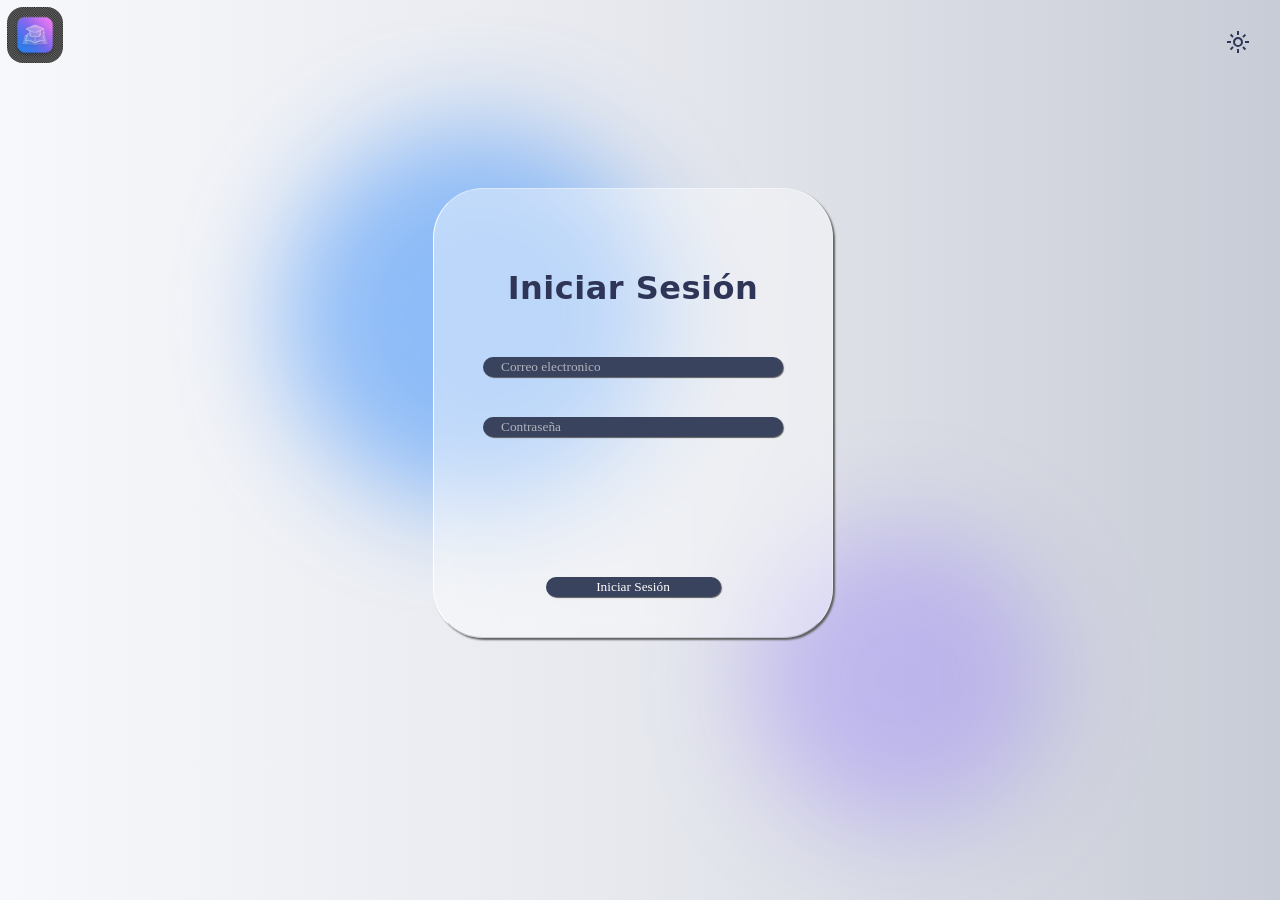
==== index.html @ dd1929c0 "Correct button text capitalization for login" ====
<!DOCTYPE html>
<html lang="es">
<head>
    <meta charset="UTF-8">
    <title>PNotas - Herramienta Universitaria</title>
    <link rel="stylesheet" type="text/css" href="style.css">
    <meta name="viewport" content="width=device-width, initial-scale=1.0">
    <script src="script.js" defer></script>
</head>
<body>

    <!--  BARRA DE NAVEGACION (logo + boton de modo claro/oscuro) -->

    <nav class="navbar">
        <ul>
            <li><img src="media/logo.png" alt="PNotas" class="logoImg"></li>
            <li>
                <button id="cambiarModo" aria-label="Cambiar modo claro u oscuro">
                    <svg xmlns="http://www.w3.org/2000/svg" height="24px" viewBox="0 -960 960 960" width="24px" fill="#1f1f1f"><path d="M480-120q-150 0-255-105T120-480q0-150 105-255t255-105q14 0 27.5 1t26.5 3q-41 29-65.5 75.5T444-660q0 90 63 153t153 63q55 0 101-24.5t75-65.5q2 13 3 26.5t1 27.5q0 150-105 255T480-120Z"/></svg>
                    <svg xmlns="http://www.w3.org/2000/svg" height="24px" viewBox="0 -960 960 960" width="24px" fill="#1f1f1f"><path d="M565-395q35-35 35-85t-35-85q-35-35-85-35t-85 35q-35 35-35 85t35 85q35 35 85 35t85-35Zm-226.5 56.5Q280-397 280-480t58.5-141.5Q397-680 480-680t141.5 58.5Q680-563 680-480t-58.5 141.5Q563-280 480-280t-141.5-58.5ZM200-440H40v-80h160v80Zm720 0H760v-80h160v80ZM440-760v-160h80v160h-80Zm0 720v-160h80v160h-80ZM256-650l-101-97 57-59 96 100-52 56Zm492 496-97-101 53-55 101 97-57 59Zm-98-550 97-101 59 57-100 96-56-52ZM154-212l101-97 55 53-97 101-59-57Zm326-268Z"/></svg>
                </button>
            </li>
        </ul>
    </nav>


    <!--  VISTA 1: INICIAR SESION -->

    <section id="vistaLogin" class="inFlex">
        <div class="glassContainer">
            <h1 class="titulo">Iniciar Sesión</h1>
            <input type="email" class="email" placeholder="Correo electronico">
            <input type="password" class="psw" placeholder="Contraseña">
            <input type="button" value="Iniciar Sesión" class="btnIniciarSesion" id="btnIniciarSesion">
        </div>
    </section>


    <!--  VISTA 2: PANEL PRINCIPAL DE NOTAS -->

    <section id="vistaPanel" class="panel oculto">

        <!-- Encabezado del panel: titulo + buscador + boton nueva nota -->
        <header class="panelHeader">
            <h1 class="titulo panelTitulo">Mis Notas</h1>
            <div class="panelHeaderAcciones">
                <input type="search" id="inputBuscar" class="buscador" placeholder="Buscar nota...">
                <button id="btnNuevaNota" class="btnAccion">+ Nueva nota</button>
            </div>
        </header>

        <!-- Mensaje cuando no hay ninguna nota todavia -->
        <p id="mensajeVacio" class="mensajeVacio">Todavia no tienes notas. Crea tu primera nota con el boton "+ Nueva nota".</p>

        <!-- Contenedor donde se pintan las tarjetas de notas -->
        <div id="listaNotas" class="listaNotas"></div>
    </section>

    <!--  FUNCIONALIDAD: CREAR / EDITAR NOTA -->

    <div id="modalNota" class="modalFondo oculto">
        <div class="glassContainer modalCaja">
            <h2 class="titulo modalTitulo" id="modalTitulo">Nueva nota</h2>

            <input type="text" id="inputTitulo" class="email inputModal" placeholder="Titulo de la nota">
            <textarea id="inputContenido" class="areaModal" placeholder="Escribe aqui tu nota..."></textarea>

            <div class="modalBotones">
                <button id="btnGuardarNota" class="btnAccion">Guardar</button>
                <button id="btnCancelarNota" class="btnSecundario">Cancelar</button>
            </div>
        </div>
    </div>

</body>
</html>
---- style.css ----
/*  VARIABLES DE COLOR - MODO CLARO */

:root {
    --base-color1: #f7f8fb;
    --base-color2: #e6e8ee;
    --base-color3: #c8ccd6;
    --base-variant: #e8e9ed;
    --text-color: #2e3557;
    --secondary-color: #232738;
    --primary-color: #3a435d;
    --primary-color-glass: rgba(255, 255, 255, 0.42);
    --primary-color-shadow: #5e5e5e;
    --glass-edge-light: rgba(255, 255, 255, 0.95);
    --glass-edge-dim: rgba(58, 67, 93, 0.2);
    --glass-shadow: 12px 14px 28px rgba(120, 128, 145, 0.38), -10px -10px 22px rgba(255, 255, 255, 0.92), inset 1px 1px 0 rgba(255, 255, 255, 0.9);
    --glass-shadow-hover: 16px 20px 36px rgba(90, 98, 120, 0.34), -8px -8px 20px rgba(255, 255, 255, 0.95);
    --neo-shadow: 5px 5px 12px rgba(46, 53, 87, 0.32), -4px -4px 10px rgba(255, 255, 255, 0.75);
    --accent-color: #0071ff;
    --text-color2: white;
    --transparencia: rgba(255, 255, 255, 0);
    --orb-a: rgba(0, 113, 255, 0.4);
    --orb-b: rgba(124, 92, 255, 0.3);
}


/*  VARIABLES DE COLOR - MODO OSCURO */

.darkMode {
    --base-color1: rgba(94, 94, 94, 1);
    --base-color2: rgba(69, 68, 68, 1);
    --base-color3: rgba(0, 0, 0, 1);
    --base-variant: #101425;
    --text-color: #ffffff;
    --secondary-color: #a4a5b8;
    --primary-color: #3a435d;
    --primary-color-glass: rgba(255, 255, 255, 0.09);
    --primary-color-shadow: #3a3a3a;
    --glass-edge-light: rgba(255, 255, 255, 0.42);
    --glass-edge-dim: rgba(255, 255, 255, 0.1);
    --glass-shadow: 10px 12px 28px rgba(0, 0, 0, 0.45), -6px -6px 16px rgba(255, 255, 255, 0.05), inset 1px 1px 0 rgba(255, 255, 255, 0.18);
    --glass-shadow-hover: 14px 18px 32px rgba(0, 0, 0, 0.55), -4px -4px 12px rgba(255, 255, 255, 0.06);
    --neo-shadow: 5px 5px 12px rgba(0, 0, 0, 0.5), -3px -3px 8px rgba(255, 255, 255, 0.08);
    --accent-color: #0071ff;
    --orb-a: rgba(0, 113, 255, 0.34);
    --orb-b: rgba(130, 90, 230, 0.26);
    --text-color2: white;
    --transparencia: rgba(255, 255, 255, 0);
}


/*  BASE / RESET */

* {
    padding: 0px;
    margin: 0px;
    font-family: Arial;
    box-sizing: border-box;
}

html {
    height: 100%;
}

body {
    min-height: 100%;
    isolation: isolate;
    background: #5e5e5e;
    background: linear-gradient(90deg, var(--base-color1) 0%, var(--base-color2) 50%, var(--base-color3) 100%);
    background-attachment: fixed;
}

/* El blur del vidrio solo se ve si hay color detras. Estas manchas no cambian el HTML. */
body::before,
body::after {
    content: "";
    position: fixed;
    z-index: -1;
    pointer-events: none;
    border-radius: 50%;
    filter: blur(52px);
}

body::before {
    width: 380px;
    height: 380px;
    top: 14%;
    left: 22%;
    background: var(--orb-a);
}

body::after {
    width: 300px;
    height: 300px;
    right: 18%;
    bottom: 8%;
    background: var(--orb-b);
}

/* Utilidad para ocultar vistas sin borrarlas del DOM */
.oculto {
    display: none !important;
}


/*  BARRA DE NAVEGACION */

.navbar {
    list-style-type: none;
    margin: 1px;
    padding: 1px;
}

.navbar ul {
    list-style-type: none;
}

.navbar li:first-child {
    float: left;
}

.navbar li {
    float: right;
}

.logoImg {
    height: 56px;
    width: 56px;
    margin: 5px;
    border-radius: 16px;
    object-fit: cover;
    display: block;
}


/*  BOTON CAMBIAR MODO CLARO / OSCURO */

#cambiarModo {
    height: 70px;
    width: 70px;
    background-color: var(--transparencia);
    border-color: var(--transparencia);
    display: flex;
    justify-content: center;
    align-items: center;
    padding: 0px;
    margin: 5px;
    cursor: pointer;
}

#cambiarModo svg {
    fill: var(--text-color);
}

#cambiarModo svg:first-child {
    display: none;
}

#cambiarModo svg:last-child {
    display: block;
}

.darkMode #cambiarModo svg:first-child {
    display: block;
}

.darkMode #cambiarModo svg:last-child {
    display: none;
}


/*  CONTENEDOR GLASS (efecto vidrio reutilizable) */

.glassContainer {
    background-color: var(--primary-color-glass);
    backdrop-filter: blur(18px) saturate(160%);
    -webkit-backdrop-filter: blur(18px) saturate(160%);
    border-radius: 50px;
    border: 1px solid var(--glass-edge-dim);
    border-top-color: var(--glass-edge-light);
    border-left-color: var(--glass-edge-light);
    box-shadow: var(--glass-shadow);
}

/* ================================================================= */
/*  VISTA 1: INICIAR SESION                                          */
/* ================================================================= */
.inFlex {
    height: calc(100vh - 82px);
    display: flex;
    justify-content: center;
    align-items: center;
}

.inFlex .glassContainer {
    height: 450px;
    width: 400px;
    max-width: 90vw;
    padding: 50px 30px;
    display: flex;
    flex-direction: column;
    justify-content: flex-start;
    align-items: center;
}

.titulo {
    margin: 30px;
    color: var(--text-color);

    font-family: system-ui, -apple-system, 'Segoe UI', Roboto, sans-serif;
    font-size: 2rem;
    font-weight: 700;
    letter-spacing: 0.5px;
}

/* Campos e input de la vista de login (se reutilizan en el modal) */
.email,
.psw {
    border-color: rgba(255, 255, 255, 0);
    box-shadow: var(--neo-shadow);
    background-color: var(--primary-color);
    color: var(--text-color2);
    font-family: 'Segoe UI';
    border-radius: 50px;
    width: 300px;
    max-width: 100%;
    height: 27px;
    margin: 20px;
    padding: 0 16px;
}

.email::placeholder,
.psw::placeholder {
    color: rgba(255, 255, 255, 0.6);
}

.btnIniciarSesion {
    border-color: rgba(255, 255, 255, 0);
    box-shadow: var(--neo-shadow);
    background-color: var(--primary-color);
    color: var(--text-color2);
    font-family: 'Segoe UI';
    border-radius: 50px;
    width: 175px;
    height: 27px;
    margin-top: 120px;
    cursor: pointer;
    transition: transform 0.15s ease, background-color 0.15s ease;
}

.btnIniciarSesion:hover {
    background-color: var(--accent-color);
    transform: translateY(-2px);
}

.btnIniciarSesion:active,
.btnAccion:active,
.btnSecundario:active,
.notaBtnIcono:active {
    box-shadow: inset 3px 3px 7px rgba(0, 0, 0, 0.35), inset -2px -2px 5px rgba(255, 255, 255, 0.12);
    transform: translateY(1px);
}

/* ================================================================= */
/*  VISTA 2: PANEL PRINCIPAL DE NOTAS                                */
/* ================================================================= */
.panel {
    max-width: 1100px;
    margin: 0 auto;
    padding: 20px 30px 60px;
}

/* --- Encabezado del panel: titulo + buscador + boton --- */
.panelHeader {
    display: flex;
    flex-wrap: wrap;
    justify-content: space-between;
    align-items: center;
    gap: 20px;
    margin-bottom: 30px;
}

.panelTitulo {
    margin: 10px 0;
}

.panelHeaderAcciones {
    display: flex;
    flex-wrap: wrap;
    align-items: center;
    gap: 12px;
}

.buscador {
    border: none;
    box-shadow: var(--neo-shadow);
    background-color: var(--primary-color);
    color: var(--text-color2);
    font-family: 'Segoe UI';
    border-radius: 50px;
    height: 40px;
    width: 240px;
    max-width: 60vw;
    padding: 0 18px;
}

.buscador::placeholder {
    color: rgba(255, 255, 255, 0.6);
}

/* --- Boton de accion principal (+ Nueva nota / Guardar) --- */
.btnAccion {
    border: none;
    box-shadow: var(--neo-shadow);
    background-color: var(--accent-color);
    color: var(--text-color2);
    font-family: 'Segoe UI';
    font-weight: bold;
    border-radius: 50px;
    height: 40px;
    padding: 0 22px;
    cursor: pointer;
    transition: transform 0.15s ease, filter 0.15s ease;
}

.btnAccion:hover {
    filter: brightness(1.1);
    transform: translateY(-2px);
}

/* --- Boton secundario (Cancelar) --- */
.btnSecundario {
    border: none;
    box-shadow: var(--neo-shadow);
    background-color: var(--primary-color);
    color: var(--text-color2);
    font-family: 'Segoe UI';
    border-radius: 50px;
    height: 40px;
    padding: 0 22px;
    cursor: pointer;
    transition: transform 0.15s ease, filter 0.15s ease;
}

.btnSecundario:hover {
    filter: brightness(1.15);
    transform: translateY(-2px);
}

/* --- Mensaje cuando no hay notas --- */
.mensajeVacio {
    color: var(--text-color);
    font-family: 'Segoe UI';
    text-align: center;
    margin: 60px auto;
    max-width: 420px;
    opacity: 0.8;
}

/* ================================================================= */
/*  LISTA DE NOTAS (rejilla de tarjetas)                             */
/* ================================================================= */
.listaNotas {
    display: grid;
    grid-template-columns: repeat(auto-fill, minmax(260px, 1fr));
    gap: 20px;
}

/* --- Tarjeta individual de nota --- */
.notaCard {
    background-color: var(--primary-color-glass);
    backdrop-filter: blur(18px) saturate(160%);
    -webkit-backdrop-filter: blur(18px) saturate(160%);
    border-radius: 26px;
    border: 1px solid var(--glass-edge-dim);
    border-top-color: var(--glass-edge-light);
    border-left-color: var(--glass-edge-light);
    box-shadow: var(--glass-shadow);
    padding: 22px;
    display: flex;
    flex-direction: column;
    gap: 12px;
    min-height: 180px;
    transition: transform 0.15s ease, box-shadow 0.15s ease;
}

.notaCard:hover {
    transform: translateY(-4px);
    box-shadow: var(--glass-shadow-hover);
}

.notaCardTitulo {
    color: var(--text-color);
    font-family: system-ui, -apple-system, 'Segoe UI', Roboto, sans-serif;
    font-weight: bold;
    font-size: 1.15rem;
    word-break: break-word;
}

.notaCardContenido {
    color: var(--text-color);
    font-family: 'Segoe UI';
    font-size: 0.95rem;
    line-height: 1.4;
    white-space: pre-wrap;
    word-break: break-word;
    flex: 1;
    opacity: 0.9;
}

.notaCardFecha {
    color: var(--secondary-color);
    font-family: 'Segoe UI';
    font-size: 0.75rem;
}

/* --- Botones de cada tarjeta (editar / eliminar) --- */
.notaCardBotones {
    display: flex;
    gap: 10px;
    justify-content: flex-end;
}

.notaBtnIcono {
    border: none;
    background-color: var(--primary-color);
    color: var(--text-color2);
    font-family: 'Segoe UI';
    border-radius: 50px;
    height: 34px;
    padding: 0 16px;
    cursor: pointer;
    font-size: 0.85rem;
    box-shadow: var(--neo-shadow);
    transition: transform 0.15s ease, filter 0.15s ease;
}

.notaBtnIcono:hover {
    filter: brightness(1.15);
    transform: translateY(-2px);
}

.notaBtnEliminar:hover {
    background-color: #c0392b;
    filter: none;
}

/* ================================================================= */
/*  MODAL: CREAR / EDITAR NOTA                                       */
/* ================================================================= */
.modalFondo {
    position: fixed;
    inset: 0;
    background-color: rgba(0, 0, 0, 0.45);
    display: flex;
    justify-content: center;
    align-items: center;
    padding: 20px;
    z-index: 100;
}

.modalCaja {
    width: 460px;
    max-width: 100%;
    padding: 30px;
    display: flex;
    flex-direction: column;
    align-items: center;
    gap: 18px;
}

.modalTitulo {
    margin: 10px;
}

.inputModal {
    margin: 0;
    height: 40px;
    width: 100%;
}

.areaModal {
    border: none;
    box-shadow: var(--neo-shadow);
    background-color: var(--primary-color);
    color: var(--text-color2);
    font-family: 'Segoe UI';
    border-radius: 26px;
    width: 100%;
    min-height: 140px;
    padding: 16px;
    resize: vertical;
}

.areaModal::placeholder {
    color: rgba(255, 255, 255, 0.6);
}

.modalBotones {
    display: flex;
    gap: 14px;
    justify-content: center;
    width: 100%;
    margin-top: 6px;
}

/* ================================================================= */
/*  RESPONSIVE - TELEFONO Y TABLET                                   */
/* ================================================================= */
@media (max-width: 600px) {
    body::before,
    body::after {
        width: 220px;
        height: 220px;
    }

    body::before {
        top: 8%;
        left: -40px;
    }

    body::after {
        right: -30px;
        bottom: 6%;
    }

    .inFlex .glassContainer {
        height: auto;
        padding: 40px 20px;
    }

    .btnIniciarSesion {
        margin-top: 60px;
    }

    .panel {
        padding: 16px 16px 40px;
    }

    .panelHeader {
        flex-direction: column;
        align-items: stretch;
    }

    .panelHeaderAcciones {
        flex-direction: column;
        align-items: stretch;
    }

    .buscador {
        width: 100%;
        max-width: none;
    }

    .btnAccion {
        width: 100%;
    }

    .listaNotas {
        grid-template-columns: 1fr;
    }

    .titulo {
        margin: 16px;
        font-size: 1.6rem;
    }
}/* ================================================================= */
/*  BASE / RESET                                                     */
/* ================================================================= */
* {
    padding: 0px;
    margin: 0px;
    font-family: Arial;
    box-sizing: border-box;
}

html {
    height: 100%;
}

body {
    min-height: 100%;
    background: #5e5e5e;
    background: linear-gradient(90deg, var(--base-color1) 0%, var(--base-color2) 50%, var(--base-color3) 100%);
    background-attachment: fixed;
}

/* Utilidad para ocultar vistas sin borrarlas del DOM */
.oculto {
    display: none !important;
}

/* ================================================================= */
/*  BARRA DE NAVEGACION                                              */
/* ================================================================= */
.navbar {
    list-style-type: none;
    margin: 1px;
    padding: 1px;
}

.navbar ul {
    list-style-type: none;
}

.navbar li:first-child {
    float: left;
}

.navbar li {
    float: right;
}

.logoImg {
    height: 56px;
    width: 56px;
    margin: 5px;
    border-radius: 16px;
    object-fit: cover;
    display: block;
}

/* ================================================================= */
/*  BOTON CAMBIAR MODO CLARO / OSCURO                                */
/* ================================================================= */
#cambiarModo {
    height: 70px;
    width: 70px;
    background-color: var(--transparencia);
    border-color: var(--transparencia);
    display: flex;
    justify-content: center;
    align-items: center;
    padding: 0px;
    margin: 5px;
    cursor: pointer;
}

#cambiarModo svg {
    fill: var(--text-color);
}

#cambiarModo svg:first-child {
    display: none;
}

#cambiarModo svg:last-child {
    display: block;
}

.darkMode #cambiarModo svg:first-child {
    display: block;
}

.darkMode #cambiarModo svg:last-child {
    display: none;
}

/* ================================================================= */
/*  CONTENEDOR GLASS (efecto vidrio reutilizable)                    */
/* ================================================================= */
.glassContainer {
    background-color: var(--primary-color-glass);
    backdrop-filter: blur(10px);
    -webkit-backdrop-filter: blur(10px);
    border-radius: 50px;
    border-top: 1px solid rgba(255, 255, 255, 0.40);
    border-right: 1px solid rgba(255, 255, 255, 0.30);
    box-shadow: 2px 2px 2px var(--primary-color-shadow);
}

/* ================================================================= */
/*  VISTA 1: INICIAR SESION                                          */
/* ================================================================= */
.inFlex {
    height: calc(100vh - 82px);
    display: flex;
    justify-content: center;
    align-items: center;
}

.inFlex .glassContainer {
    height: 450px;
    width: 400px;
    max-width: 90vw;
    padding: 50px 30px;
    display: flex;
    flex-direction: column;
    justify-content: flex-start;
    align-items: center;
}

.titulo {
    margin: 30px;
    color: var(--text-color);

    font-family: system-ui, -apple-system, 'Segoe UI', Roboto, sans-serif;
    font-size: 2rem;
    font-weight: 700;
    letter-spacing: 0.5px;
}

/* Campos e input de la vista de login (se reutilizan en el modal) */
.email,
.psw {
    border-color: rgba(255, 255, 255, 0);
    box-shadow: 1px 1px 1px var(--primary-color-shadow);
    background-color: var(--primary-color);
    color: var(--text-color2);
    font-family: 'Segoe UI';
    border-radius: 50px;
    width: 300px;
    max-width: 100%;
    height: 27px;
    margin: 20px;
    padding: 0 16px;
}

.email::placeholder,
.psw::placeholder {
    color: rgba(255, 255, 255, 0.6);
}

.btnIniciarSesion {
    border-color: rgba(255, 255, 255, 0);
    box-shadow: 1px 1px 1px var(--primary-color-shadow);
    background-color: var(--primary-color);
    color: var(--text-color2);
    font-family: 'Segoe UI';
    border-radius: 50px;
    width: 175px;
    height: 27px;
    margin-top: 120px;
    cursor: pointer;
    transition: transform 0.15s ease, background-color 0.15s ease;
}

.btnIniciarSesion:hover {
    background-color: var(--accent-color);
    transform: translateY(-2px);
}

/* ================================================================= */
/*  VISTA 2: PANEL PRINCIPAL DE NOTAS                                */
/* ================================================================= */
.panel {
    max-width: 1100px;
    margin: 0 auto;
    padding: 20px 30px 60px;
}

/* --- Encabezado del panel: titulo + buscador + boton --- */
.panelHeader {
    display: flex;
    flex-wrap: wrap;
    justify-content: space-between;
    align-items: center;
    gap: 20px;
    margin-bottom: 30px;
}

.panelTitulo {
    margin: 10px 0;
}

.panelHeaderAcciones {
    display: flex;
    flex-wrap: wrap;
    align-items: center;
    gap: 12px;
}

.buscador {
    border: none;
    box-shadow: 1px 1px 1px var(--primary-color-shadow);
    background-color: var(--primary-color);
    color: var(--text-color2);
    font-family: 'Segoe UI';
    border-radius: 50px;
    height: 40px;
    width: 240px;
    max-width: 60vw;
    padding: 0 18px;
}

.buscador::placeholder {
    color: rgba(255, 255, 255, 0.6);
}

/* --- Boton de accion principal (+ Nueva nota / Guardar) --- */
.btnAccion {
    border: none;
    box-shadow: 1px 1px 1px var(--primary-color-shadow);
    background-color: var(--accent-color);
    color: var(--text-color2);
    font-family: 'Segoe UI';
    font-weight: bold;
    border-radius: 50px;
    height: 40px;
    padding: 0 22px;
    cursor: pointer;
    transition: transform 0.15s ease, filter 0.15s ease;
}

.btnAccion:hover {
    filter: brightness(1.1);
    transform: translateY(-2px);
}

/* --- Boton secundario (Cancelar) --- */
.btnSecundario {
    border: none;
    box-shadow: 1px 1px 1px var(--primary-color-shadow);
    background-color: var(--primary-color);
    color: var(--text-color2);
    font-family: 'Segoe UI';
    border-radius: 50px;
    height: 40px;
    padding: 0 22px;
    cursor: pointer;
    transition: transform 0.15s ease, filter 0.15s ease;
}

.btnSecundario:hover {
    filter: brightness(1.15);
    transform: translateY(-2px);
}

/* --- Mensaje cuando no hay notas --- */
.mensajeVacio {
    color: var(--text-color);
    font-family: 'Segoe UI';
    text-align: center;
    margin: 60px auto;
    max-width: 420px;
    opacity: 0.8;
}

/* ================================================================= */
/*  LISTA DE NOTAS (rejilla de tarjetas)                             */
/* ================================================================= */
.listaNotas {
    display: grid;
    grid-template-columns: repeat(auto-fill, minmax(260px, 1fr));
    gap: 20px;
}

/* --- Tarjeta individual de nota --- */
.notaCard {
    background-color: var(--primary-color-glass);
    backdrop-filter: blur(10px);
    -webkit-backdrop-filter: blur(10px);
    border-radius: 26px;
    border-top: 1px solid rgba(255, 255, 255, 0.40);
    border-right: 1px solid rgba(255, 255, 255, 0.30);
    box-shadow: 2px 2px 6px var(--primary-color-shadow);
    padding: 22px;
    display: flex;
    flex-direction: column;
    gap: 12px;
    min-height: 180px;
    transition: transform 0.15s ease, box-shadow 0.15s ease;
}

.notaCard:hover {
    transform: translateY(-4px);
    box-shadow: 4px 6px 12px var(--primary-color-shadow);
}

.notaCardTitulo {
    color: var(--text-color);
    font-family: system-ui, -apple-system, 'Segoe UI', Roboto, sans-serif;
    font-weight: bold;
    font-size: 1.15rem;
    word-break: break-word;
}

.notaCardContenido {
    color: var(--text-color);
    font-family: 'Segoe UI';
    font-size: 0.95rem;
    line-height: 1.4;
    white-space: pre-wrap;
    word-break: break-word;
    flex: 1;
    opacity: 0.9;
}

.notaCardFecha {
    color: var(--secondary-color);
    font-family: 'Segoe UI';
    font-size: 0.75rem;
}

/* --- Botones de cada tarjeta (editar / eliminar) --- */
.notaCardBotones {
    display: flex;
    gap: 10px;
    justify-content: flex-end;
}

.notaBtnIcono {
    border: none;
    background-color: var(--primary-color);
    color: var(--text-color2);
    font-family: 'Segoe UI';
    border-radius: 50px;
    height: 34px;
    padding: 0 16px;
    cursor: pointer;
    font-size: 0.85rem;
    box-shadow: 1px 1px 1px var(--primary-color-shadow);
    transition: transform 0.15s ease, filter 0.15s ease;
}

.notaBtnIcono:hover {
    filter: brightness(1.15);
    transform: translateY(-2px);
}

.notaBtnEliminar:hover {
    background-color: #c0392b;
    filter: none;
}

/* ================================================================= */
/*  MODAL: CREAR / EDITAR NOTA                                       */
/* ================================================================= */
.modalFondo {
    position: fixed;
    inset: 0;
    background-color: rgba(0, 0, 0, 0.45);
    display: flex;
    justify-content: center;
    align-items: center;
    padding: 20px;
    z-index: 100;
}

.modalCaja {
    width: 460px;
    max-width: 100%;
    padding: 30px;
    display: flex;
    flex-direction: column;
    align-items: center;
    gap: 18px;
}

.modalTitulo {
    margin: 10px;
}

.inputModal {
    margin: 0;
    height: 40px;
    width: 100%;
}

.areaModal {
    border: none;
    box-shadow: 1px 1px 1px var(--primary-color-shadow);
    background-color: var(--primary-color);
    color: var(--text-color2);
    font-family: 'Segoe UI';
    border-radius: 26px;
    width: 100%;
    min-height: 140px;
    padding: 16px;
    resize: vertical;
}

.areaModal::placeholder {
    color: rgba(255, 255, 255, 0.6);
}

.modalBotones {
    display: flex;
    gap: 14px;
    justify-content: center;
    width: 100%;
    margin-top: 6px;
}

/* ================================================================= */
/*  RESPONSIVE - TELEFONO Y TABLET                                   */
/* ================================================================= */
@media (max-width: 600px) {
    .inFlex .glassContainer {
        height: auto;
        padding: 40px 20px;
    }

    .btnIniciarSesion {
        margin-top: 60px;
    }

    .panel {
        padding: 16px 16px 40px;
    }

    .panelHeader {
        flex-direction: column;
        align-items: stretch;
    }

    .panelHeaderAcciones {
        flex-direction: column;
        align-items: stretch;
    }

    .buscador {
        width: 100%;
        max-width: none;
    }

    .btnAccion {
        width: 100%;
    }

    .listaNotas {
        grid-template-columns: 1fr;
    }

    .titulo {
        margin: 16px;
        font-size: 1.6rem;
    }
}
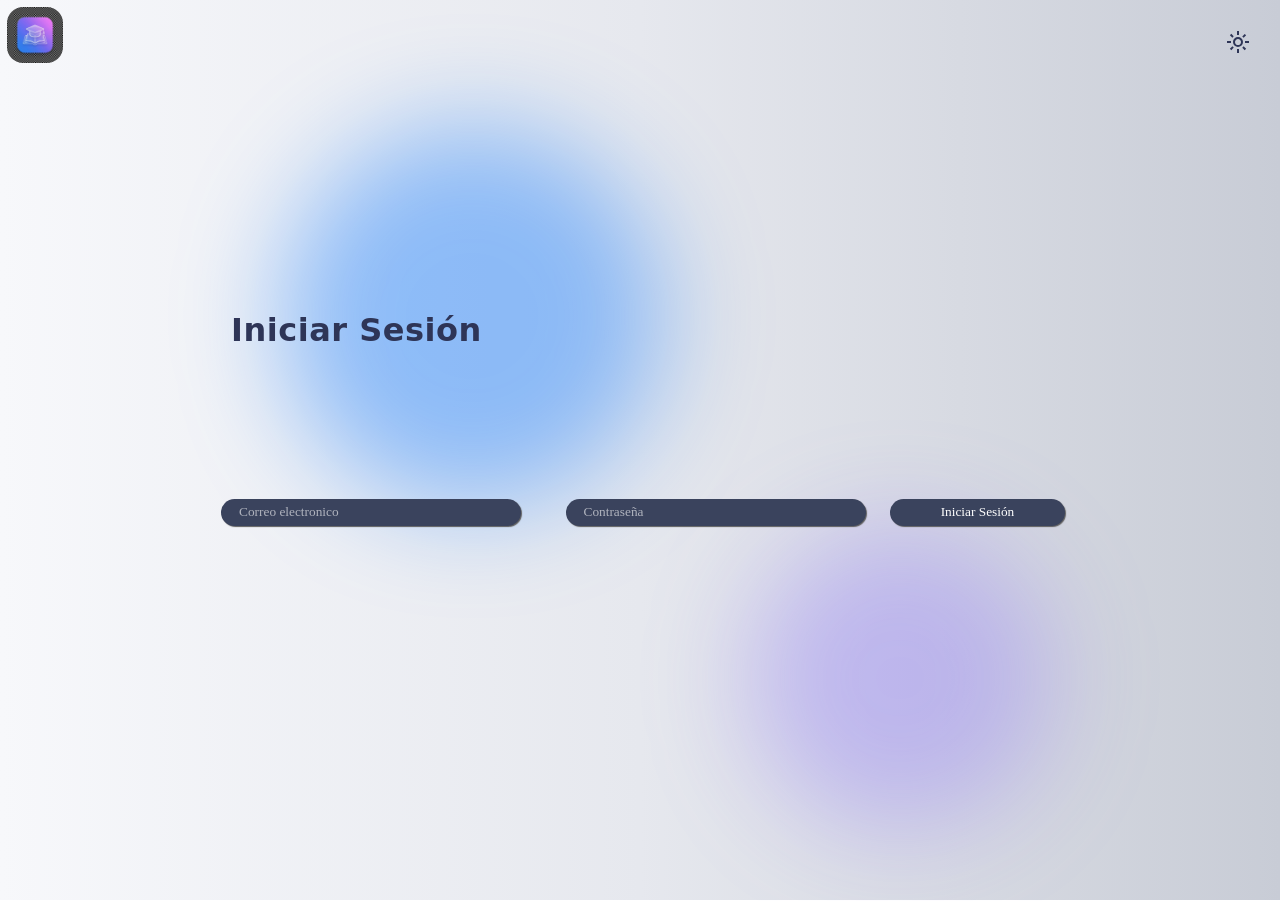
==== commit f5b15589: "Refactor login section container structure" ====
--- a/index.html
+++ b/index.html
@@ -27,7 +27,7 @@
     <!--  VISTA 1: INICIAR SESION -->
 
     <section id="vistaLogin" class="inFlex">
-        <div class="glassContainer">
+        <div class="glassContainerMain" id="glassContainerMain">
             <h1 class="titulo">Iniciar Sesión</h1>
             <input type="email" class="email" placeholder="Correo electronico">
             <input type="password" class="psw" placeholder="Contraseña">
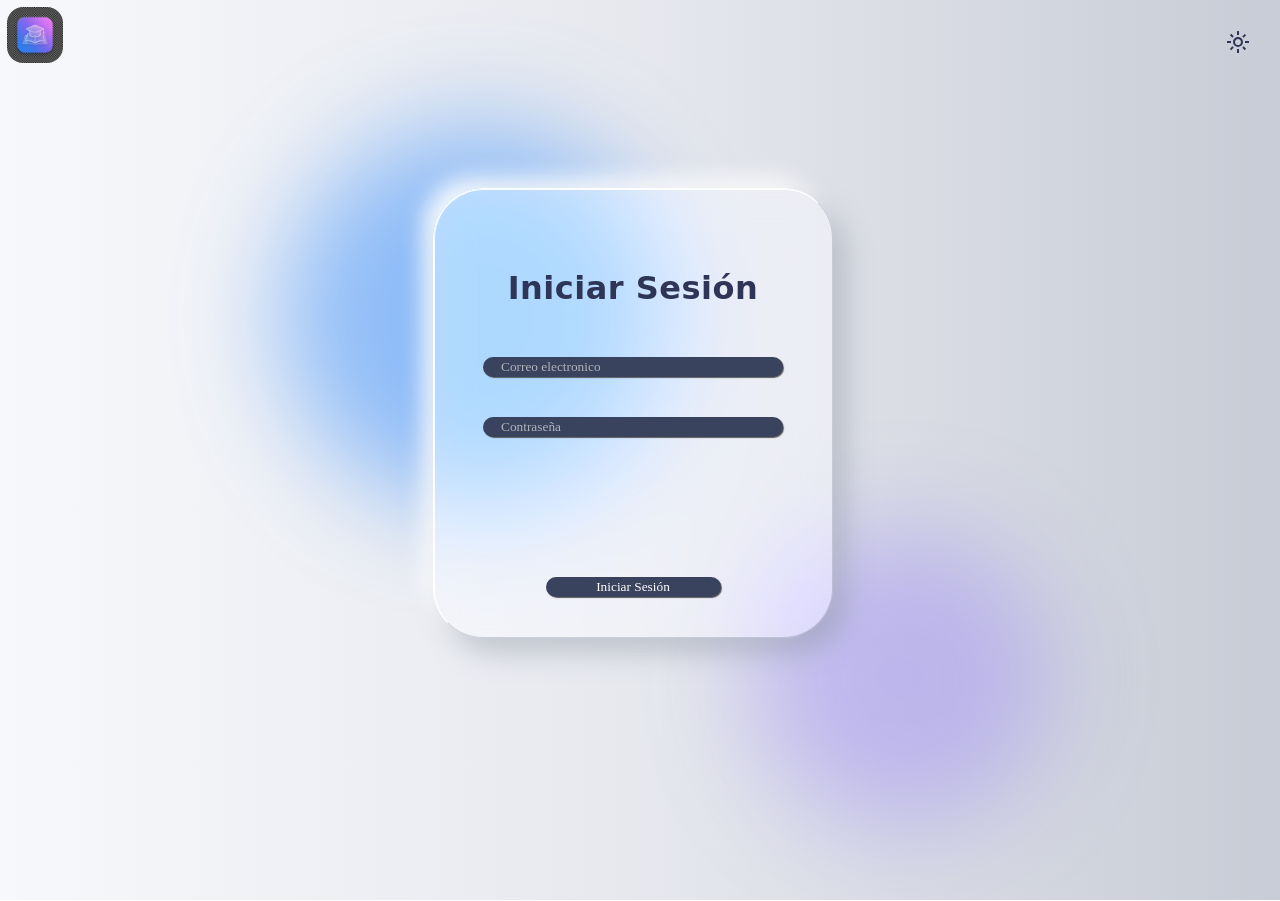
==== commit eb838e17: "Update index.html" ====
--- a/index.html
+++ b/index.html
@@ -13,7 +13,7 @@
 
     <nav class="navbar">
         <ul>
-            <li><img src="media/logo.png" alt="PNotas" class="logoImg"></li>
+            <li><img src="media/logo.png" alt="PNotas" class="logoImg" href='vistaLogin.html'></li>
             <li>
                 <button id="cambiarModo" aria-label="Cambiar modo claro u oscuro">
                     <svg xmlns="http://www.w3.org/2000/svg" height="24px" viewBox="0 -960 960 960" width="24px" fill="#1f1f1f"><path d="M480-120q-150 0-255-105T120-480q0-150 105-255t255-105q14 0 27.5 1t26.5 3q-41 29-65.5 75.5T444-660q0 90 63 153t153 63q55 0 101-24.5t75-65.5q2 13 3 26.5t1 27.5q0 150-105 255T480-120Z"/></svg>
--- a/style.css
+++ b/style.css
@@ -171,6 +171,23 @@
 
 /*  CONTENEDOR GLASS (efecto vidrio reutilizable) */
 
+.glassContainerMain {
+    background-color: var(--primary-color-glass);
+    backdrop-filter: blur(18px) saturate(160%);
+    -webkit-backdrop-filter: blur(18px) saturate(160%);
+    border-radius: 50px;
+    border: 1px solid var(--glass-edge-dim);
+    border-top-color: var(--glass-edge-light);
+    border-left-color: var(--glass-edge-light);
+    box-shadow: var(--glass-shadow);
+    opacity: 0;
+    transition: opacity 1s ease-in-out;
+}
+
+.glassContainerMain.visible {
+    opacity: 1;
+}
+
 .glassContainer {
     background-color: var(--primary-color-glass);
     backdrop-filter: blur(18px) saturate(160%);
@@ -192,7 +209,7 @@
     align-items: center;
 }
 
-.inFlex .glassContainer {
+.inFlex .glassContainerMain {
     height: 450px;
     width: 400px;
     max-width: 90vw;
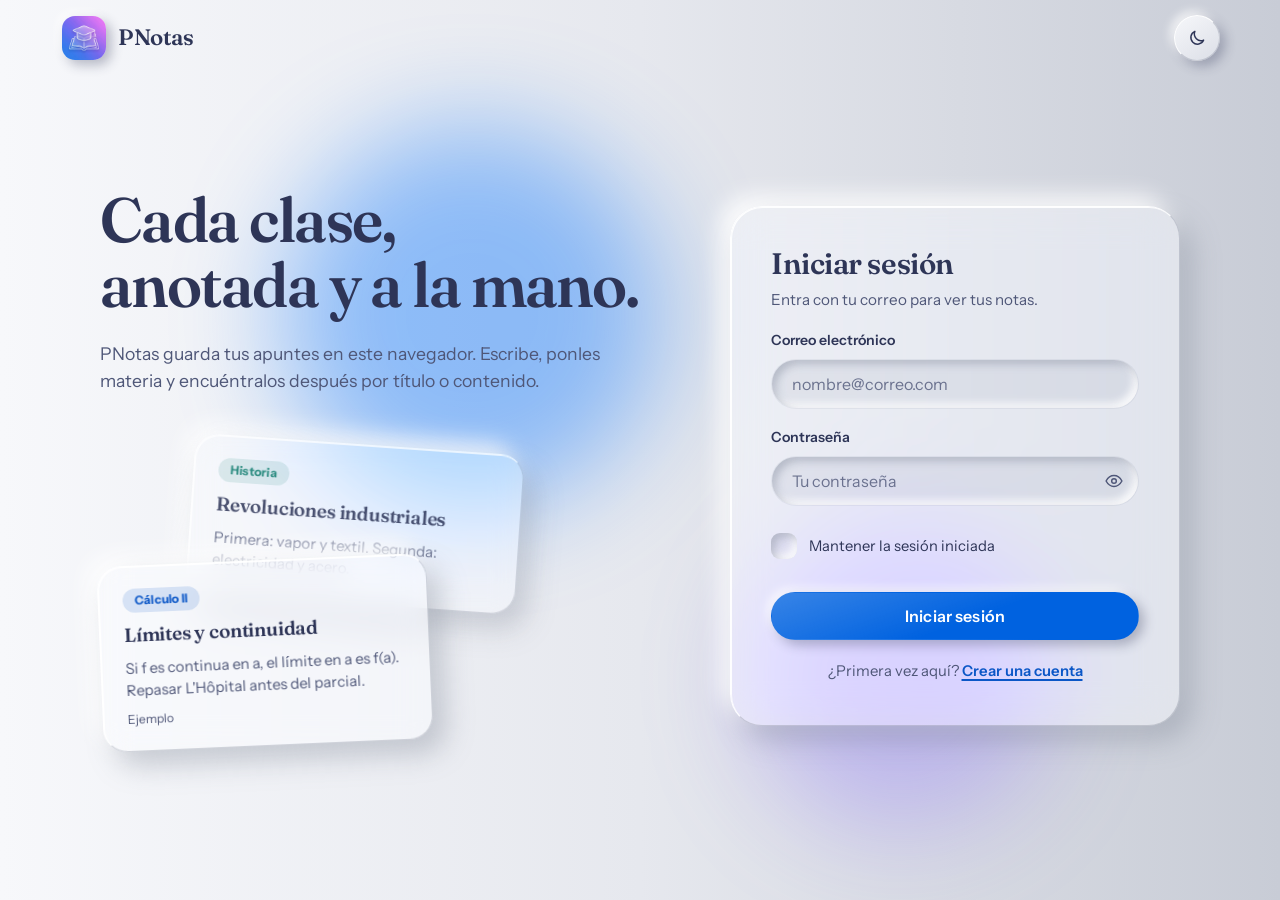
==== commit 114482bd: "Add files via upload" ====
--- a/index.html
+++ b/index.html
@@ -2,36 +2,179 @@
 <html lang="es">
 <head>
     <meta charset="UTF-8">
-    <title>PNotas - Herramienta Universitaria</title>
+    <meta name="viewport" content="width=device-width, initial-scale=1.0">
+    <title>PNotas · Tus apuntes de clase</title>
+    <meta name="description" content="PNotas: herramienta web para tomar y guardar apuntes de clase.">
+    <meta name="theme-color" content="#e6e8ee">
+    <link rel="icon" type="image/png" href="media/logo-mark.png">
+
+    <!-- Tipografias: Fraunces (titulos) + Instrument Sans (interfaz). Si no cargan, se usan tipografias del sistema. -->
+    <link rel="preconnect" href="https://fonts.googleapis.com">
+    <link rel="preconnect" href="https://fonts.gstatic.com" crossorigin>
+    <link href="https://fonts.googleapis.com/css2?family=Fraunces:opsz,wght@9..144,500..700&family=Instrument+Sans:wght@400..700&display=swap" rel="stylesheet">
+
     <link rel="stylesheet" type="text/css" href="style.css">
-    <meta name="viewport" content="width=device-width, initial-scale=1.0">
     <script src="script.js" defer></script>
 </head>
 <body>
 
-    <!--  BARRA DE NAVEGACION (logo + boton de modo claro/oscuro) -->
-
-    <nav class="navbar">
-        <ul>
-            <li><img src="media/logo.png" alt="PNotas" class="logoImg" href='vistaLogin.html'></li>
-            <li>
-                <button id="cambiarModo" aria-label="Cambiar modo claro u oscuro">
-                    <svg xmlns="http://www.w3.org/2000/svg" height="24px" viewBox="0 -960 960 960" width="24px" fill="#1f1f1f"><path d="M480-120q-150 0-255-105T120-480q0-150 105-255t255-105q14 0 27.5 1t26.5 3q-41 29-65.5 75.5T444-660q0 90 63 153t153 63q55 0 101-24.5t75-65.5q2 13 3 26.5t1 27.5q0 150-105 255T480-120Z"/></svg>
-                    <svg xmlns="http://www.w3.org/2000/svg" height="24px" viewBox="0 -960 960 960" width="24px" fill="#1f1f1f"><path d="M565-395q35-35 35-85t-35-85q-35-35-85-35t-85 35q-35 35-35 85t35 85q35 35 85 35t85-35Zm-226.5 56.5Q280-397 280-480t58.5-141.5Q397-680 480-680t141.5 58.5Q680-563 680-480t-58.5 141.5Q563-280 480-280t-141.5-58.5ZM200-440H40v-80h160v80Zm720 0H760v-80h160v80ZM440-760v-160h80v160h-80Zm0 720v-160h80v160h-80ZM256-650l-101-97 57-59 96 100-52 56Zm492 496-97-101 53-55 101 97-57 59Zm-98-550 97-101 59 57-100 96-56-52ZM154-212l101-97 55 53-97 101-59-57Zm326-268Z"/></svg>
+    <!-- Iconos (un solo trazo, mismo grosor en toda la app) -->
+    <svg width="0" height="0" style="position:absolute" aria-hidden="true" focusable="false">
+        <defs>
+            <symbol id="i-moon" viewBox="0 0 24 24"><path d="M20 14.5A8 8 0 0 1 9.5 4a8 8 0 1 0 10.5 10.5Z"/></symbol>
+            <symbol id="i-sun" viewBox="0 0 24 24"><circle cx="12" cy="12" r="4"/><path d="M12 2.5v2.2M12 19.3v2.2M2.5 12h2.2M19.3 12h2.2M5.3 5.3l1.6 1.6M17.1 17.1l1.6 1.6M18.7 5.3l-1.6 1.6M6.9 17.1l-1.6 1.6"/></symbol>
+            <symbol id="i-eye" viewBox="0 0 24 24"><path d="M2.5 12S6 5.5 12 5.5 21.5 12 21.5 12 18 18.5 12 18.5 2.5 12 2.5 12Z"/><circle cx="12" cy="12" r="2.8"/></symbol>
+            <symbol id="i-eye-off" viewBox="0 0 24 24"><path d="M9.9 5.7A9.6 9.6 0 0 1 12 5.5c6 0 9.5 6.5 9.5 6.5a16 16 0 0 1-2.6 3.3M6.3 7.3A15.6 15.6 0 0 0 2.5 12S6 18.5 12 18.5a9.4 9.4 0 0 0 4.1-.9"/><path d="M9.9 9.9a2.8 2.8 0 0 0 4 4M3 3l18 18"/></symbol>
+            <symbol id="i-search" viewBox="0 0 24 24"><circle cx="11" cy="11" r="6.5"/><path d="m20 20-4.2-4.2"/></symbol>
+            <symbol id="i-plus" viewBox="0 0 24 24"><path d="M12 5v14M5 12h14"/></symbol>
+            <symbol id="i-edit" viewBox="0 0 24 24"><path d="M4 20h4L19 9a2.8 2.8 0 0 0-4-4L4 16v4Z"/><path d="m13.5 6.5 4 4"/></symbol>
+            <symbol id="i-trash" viewBox="0 0 24 24"><path d="M4.5 7h15M10 3.5h4M6.5 7l.8 12a1.5 1.5 0 0 0 1.5 1.4h6.4a1.5 1.5 0 0 0 1.5-1.4l.8-12M10 11v5.5M14 11v5.5"/></symbol>
+            <symbol id="i-logout" viewBox="0 0 24 24"><path d="M14 4.5H7a2 2 0 0 0-2 2v11a2 2 0 0 0 2 2h7M10 12h10m0 0-3.5-3.5M20 12l-3.5 3.5"/></symbol>
+            <symbol id="i-alert" viewBox="0 0 24 24"><circle cx="12" cy="12" r="9"/><path d="M12 7.5v5.5M12 16.4v.1"/></symbol>
+            <symbol id="i-info" viewBox="0 0 24 24"><circle cx="12" cy="12" r="9"/><path d="M12 11v5.5M12 7.6v.1"/></symbol>
+            <symbol id="i-check" viewBox="0 0 24 24"><path d="m5 12.5 4.5 4.5L19 7.5"/></symbol>
+            <symbol id="i-x" viewBox="0 0 24 24"><path d="M6 6l12 12M18 6 6 18"/></symbol>
+        </defs>
+    </svg>
+
+    <a class="saltarContenido" href="#contenido">Saltar al contenido</a>
+
+    <!--  BARRA DE NAVEGACION (logo + sesion + boton de modo claro/oscuro) -->
+
+    <header class="navbar">
+        <button type="button" class="marca" id="logoBtn" aria-label="PNotas, ir al inicio">
+            <img src="media/logo-mark.png" alt="" class="logoImg" width="44" height="44">
+            <span class="marcaNombre">PNotas</span>
+        </button>
+
+        <div class="navAcciones">
+            <div class="usuarioChip oculto" id="usuarioChip">
+                <span class="usuarioInicial" id="usuarioInicial" aria-hidden="true">?</span>
+                <span class="usuarioNombre" id="usuarioNombre"></span>
+            </div>
+            <button type="button" class="btnIcono oculto" id="btnCerrarSesion" aria-label="Cerrar sesión" title="Cerrar sesión">
+                <svg class="ico" aria-hidden="true"><use href="#i-logout"/></svg>
+            </button>
+            <button type="button" class="btnIcono" id="cambiarModo" aria-label="Cambiar a modo oscuro" aria-pressed="false" title="Cambiar modo claro u oscuro">
+                <svg class="ico icoLuna" aria-hidden="true"><use href="#i-moon"/></svg>
+                <svg class="ico icoSol" aria-hidden="true"><use href="#i-sun"/></svg>
+            </button>
+        </div>
+    </header>
+
+    <main id="contenido">
+
+    <!--  VISTA 1: INICIAR SESION / REGISTRO -->
+
+    <section id="vistaLogin" class="vistaAuth">
+
+        <div class="authIntro">
+            <h1 class="displayTitulo">Cada clase,<br>anotada y a la mano.</h1>
+            <p class="authBajada">PNotas guarda tus apuntes en este navegador. Escribe, ponles materia y encuéntralos después por título o contenido.</p>
+
+            <!-- Muestra de como se ve una nota (ejemplo, no son datos reales) -->
+            <div class="muestraNotas" aria-hidden="true">
+                <article class="notaMuestra notaMuestraFondo">
+                    <span class="notaMateria" data-tono="2">Historia</span>
+                    <h3>Revoluciones industriales</h3>
+                    <p>Primera: vapor y textil. Segunda: electricidad y acero.</p>
+                </article>
+                <article class="notaMuestra notaMuestraFrente">
+                    <span class="notaMateria" data-tono="0">Cálculo II</span>
+                    <h3>Límites y continuidad</h3>
+                    <p>Si f es continua en a, el límite en a es f(a). Repasar L'Hôpital antes del parcial.</p>
+                    <span class="notaMuestraFecha">Ejemplo</span>
+                </article>
+            </div>
+        </div>
+
+        <div class="glassContainerMain authCard" id="glassContainerMain">
+
+            <!-- Formulario: iniciar sesion -->
+            <form id="formLogin" class="authForm" novalidate aria-labelledby="tituloLogin">
+                <h2 class="titulo" id="tituloLogin">Iniciar sesión</h2>
+                <p class="authSub">Entra con tu correo para ver tus notas.</p>
+
+                <div class="avisoForm oculto" id="avisoLogin" role="status"></div>
+
+                <div class="campo">
+                    <label for="loginEmail">Correo electrónico</label>
+                    <input type="email" id="loginEmail" class="campoInput email" name="email" autocomplete="email" inputmode="email" placeholder="nombre@correo.com" aria-describedby="errLoginEmail" maxlength="254" required>
+                    <p class="campoError" id="errLoginEmail" role="alert"></p>
+                </div>
+
+                <div class="campo">
+                    <label for="loginPass">Contraseña</label>
+                    <div class="campoClave">
+                        <input type="password" id="loginPass" class="campoInput psw" name="password" autocomplete="current-password" placeholder="Tu contraseña" aria-describedby="errLoginPass avisoMayusLogin" maxlength="64" required>
+                        <button type="button" class="verClave" data-target="loginPass" aria-label="Mostrar contraseña" aria-pressed="false">
+                            <svg class="ico" aria-hidden="true"><use href="#i-eye"/></svg>
+                        </button>
+                    </div>
+                    <p class="campoAviso oculto" id="avisoMayusLogin">Bloq Mayús está activado.</p>
+                    <p class="campoError" id="errLoginPass" role="alert"></p>
+                </div>
+
+                <label class="casilla">
+                    <input type="checkbox" id="loginRecordar">
+                    <span class="casillaCaja" aria-hidden="true"><svg class="ico"><use href="#i-check"/></svg></span>
+                    <span>Mantener la sesión iniciada</span>
+                </label>
+
+                <button type="submit" class="btnAccion btnAncho btnIniciarSesion" id="btnIniciarSesion">
+                    <span class="btnTexto">Iniciar sesión</span>
                 </button>
-            </li>
-        </ul>
-    </nav>
-
-
-    <!--  VISTA 1: INICIAR SESION -->
-
-    <section id="vistaLogin" class="inFlex">
-        <div class="glassContainerMain" id="glassContainerMain">
-            <h1 class="titulo">Iniciar Sesión</h1>
-            <input type="email" class="email" placeholder="Correo electronico">
-            <input type="password" class="psw" placeholder="Contraseña">
-            <input type="button" value="Iniciar Sesión" class="btnIniciarSesion" id="btnIniciarSesion">
+
+                <p class="authCambio">¿Primera vez aquí? <button type="button" class="enlaceBtn" id="irRegistro">Crear una cuenta</button></p>
+            </form>
+
+            <!-- Formulario: crear cuenta (se abre tambien cuando el correo no esta registrado) -->
+            <form id="formRegistro" class="authForm oculto" novalidate aria-labelledby="tituloRegistro">
+                <h2 class="titulo" id="tituloRegistro">Crear cuenta</h2>
+                <p class="authSub">Solo toma un momento. Tus notas quedan guardadas en este navegador.</p>
+
+                <div class="avisoForm oculto" id="avisoRegistro" role="status"></div>
+
+                <div class="campo">
+                    <label for="regNombre">Nombre</label>
+                    <input type="text" id="regNombre" class="campoInput" name="nombre" autocomplete="name" placeholder="Cómo te llamas" aria-describedby="errRegNombre" maxlength="40" required>
+                    <p class="campoError" id="errRegNombre" role="alert"></p>
+                </div>
+
+                <div class="campo">
+                    <label for="regEmail">Correo electrónico</label>
+                    <input type="email" id="regEmail" class="campoInput email" name="email" autocomplete="email" inputmode="email" placeholder="nombre@correo.com" aria-describedby="errRegEmail" maxlength="254" required>
+                    <p class="campoError" id="errRegEmail" role="alert"></p>
+                </div>
+
+                <div class="campo">
+                    <label for="regPass">Contraseña</label>
+                    <div class="campoClave">
+                        <input type="password" id="regPass" class="campoInput psw" name="new-password" autocomplete="new-password" placeholder="Mínimo 8 caracteres" aria-describedby="ayudaClave errRegPass avisoMayusReg" maxlength="64" required>
+                        <button type="button" class="verClave" data-target="regPass" aria-label="Mostrar contraseña" aria-pressed="false">
+                            <svg class="ico" aria-hidden="true"><use href="#i-eye"/></svg>
+                        </button>
+                    </div>
+                    <div class="fuerza" id="fuerza" data-nivel="0">
+                        <span class="fuerzaBarra"><i></i><i></i><i></i><i></i></span>
+                        <span class="fuerzaTexto" id="ayudaClave">Usa letras y números.</span>
+                    </div>
+                    <p class="campoAviso oculto" id="avisoMayusReg">Bloq Mayús está activado.</p>
+                    <p class="campoError" id="errRegPass" role="alert"></p>
+                </div>
+
+                <div class="campo">
+                    <label for="regPass2">Repite la contraseña</label>
+                    <input type="password" id="regPass2" class="campoInput psw" name="new-password-2" autocomplete="new-password" placeholder="Otra vez, para confirmar" aria-describedby="errRegPass2" maxlength="64" required>
+                    <p class="campoError" id="errRegPass2" role="alert"></p>
+                </div>
+
+                <button type="submit" class="btnAccion btnAncho" id="btnRegistrar">
+                    <span class="btnTexto">Crear cuenta</span>
+                </button>
+
+                <p class="authCambio">¿Ya tienes cuenta? <button type="button" class="enlaceBtn" id="irLogin">Iniciar sesión</button></p>
+            </form>
         </div>
     </section>
 
@@ -40,37 +183,75 @@
 
     <section id="vistaPanel" class="panel oculto">
 
-        <!-- Encabezado del panel: titulo + buscador + boton nueva nota -->
+        <!-- Encabezado del panel: saludo + buscador + boton nueva nota -->
         <header class="panelHeader">
-            <h1 class="titulo panelTitulo">Mis Notas</h1>
+            <div class="panelSaludo">
+                <h1 class="displayTitulo panelTitulo" id="panelTitulo">Mis notas</h1>
+                <p class="panelResumen" id="panelResumen" aria-live="polite"></p>
+            </div>
             <div class="panelHeaderAcciones">
-                <input type="search" id="inputBuscar" class="buscador" placeholder="Buscar nota...">
-                <button id="btnNuevaNota" class="btnAccion">+ Nueva nota</button>
+                <div class="buscadorCaja">
+                    <svg class="ico" aria-hidden="true"><use href="#i-search"/></svg>
+                    <input type="search" id="inputBuscar" class="buscador" placeholder="Buscar en tus notas" aria-label="Buscar notas" autocomplete="off">
+                </div>
+                <button type="button" id="btnNuevaNota" class="btnAccion">
+                    <svg class="ico" aria-hidden="true"><use href="#i-plus"/></svg>
+                    <span>Nueva nota</span>
+                </button>
             </div>
         </header>
 
-        <!-- Mensaje cuando no hay ninguna nota todavia -->
-        <p id="mensajeVacio" class="mensajeVacio">Todavia no tienes notas. Crea tu primera nota con el boton "+ Nueva nota".</p>
+        <!-- Filtro por materia -->
+        <div class="filtros oculto" id="filtrosMateria" role="group" aria-label="Filtrar por materia"></div>
+
+        <!-- Mensaje cuando no hay ninguna nota (o ninguna coincide) -->
+        <div id="mensajeVacio" class="mensajeVacio oculto">
+            <p id="textoVacio"></p>
+            <button type="button" class="btnAccion" id="btnVacioNueva">Escribir mi primera nota</button>
+        </div>
 
         <!-- Contenedor donde se pintan las tarjetas de notas -->
         <div id="listaNotas" class="listaNotas"></div>
     </section>
 
+    </main>
+
     <!--  FUNCIONALIDAD: CREAR / EDITAR NOTA -->
 
-    <div id="modalNota" class="modalFondo oculto">
-        <div class="glassContainer modalCaja">
+    <dialog id="modalNota" class="modalNota" aria-labelledby="modalTitulo">
+        <form id="formNota" class="glassContainer modalCaja" novalidate method="dialog">
             <h2 class="titulo modalTitulo" id="modalTitulo">Nueva nota</h2>
 
-            <input type="text" id="inputTitulo" class="email inputModal" placeholder="Titulo de la nota">
-            <textarea id="inputContenido" class="areaModal" placeholder="Escribe aqui tu nota..."></textarea>
+            <div class="campo">
+                <label for="inputTitulo">Título</label>
+                <input type="text" id="inputTitulo" class="campoInput" placeholder="Ej. Derivadas, clase 4" maxlength="80" aria-describedby="errNotaTitulo" autocomplete="off">
+                <p class="campoError" id="errNotaTitulo" role="alert"></p>
+            </div>
+
+            <div class="campo">
+                <label for="inputMateria">Materia <span class="opcional">(opcional)</span></label>
+                <input type="text" id="inputMateria" class="campoInput" placeholder="Ej. Cálculo II" maxlength="30" list="listaMaterias" autocomplete="off">
+                <datalist id="listaMaterias"></datalist>
+            </div>
+
+            <div class="campo">
+                <label for="inputContenido">Apuntes</label>
+                <textarea id="inputContenido" class="campoInput areaModal" placeholder="Escribe aquí lo que viste en clase…" maxlength="2000" aria-describedby="errNotaContenido contadorNota"></textarea>
+                <div class="campoPie">
+                    <p class="campoError" id="errNotaContenido" role="alert"></p>
+                    <span class="contador" id="contadorNota">0 / 2000</span>
+                </div>
+            </div>
 
             <div class="modalBotones">
-                <button id="btnGuardarNota" class="btnAccion">Guardar</button>
-                <button id="btnCancelarNota" class="btnSecundario">Cancelar</button>
-            </div>
-        </div>
-    </div>
+                <button type="button" id="btnCancelarNota" class="btnSecundario">Cancelar</button>
+                <button type="submit" id="btnGuardarNota" class="btnAccion">Guardar</button>
+            </div>
+        </form>
+    </dialog>
+
+    <!-- Avisos breves (con "Deshacer" al eliminar) -->
+    <div class="toasts" id="toasts" role="status" aria-live="polite"></div>
 
 </body>
 </html>
--- a/style.css
+++ b/style.css
@@ -1,7 +1,27 @@
-
-/*  VARIABLES DE COLOR - MODO CLARO */
+/* =================================================================
+   PNotas - Estilos
+   -----------------------------------------------------------------
+   Lenguaje visual: vidrio (glass) para las superficies grandes y
+   neumorfismo para los controles (botones elevados, campos hundidos).
+   La paleta original (grises azulados, #3a435d, #0071ff y las
+   manchas azul/violeta) se conserva tal cual en las variables.
+
+     1) VARIABLES DE COLOR (claro / oscuro)
+     2) BASE
+     3) BARRA DE NAVEGACION
+     4) CONTROLES NEUMORFICOS (botones, campos, casillas)
+     5) VISTA 1: INICIAR SESION / REGISTRO
+     6) VISTA 2: PANEL DE NOTAS
+     7) MODAL, AVISOS
+     8) MOVIMIENTO Y ACCESIBILIDAD
+     9) RESPONSIVE
+   ================================================================= */
+
+
+/* 1) VARIABLES DE COLOR - MODO CLARO */
 
 :root {
+    /* Paleta original */
     --base-color1: #f7f8fb;
     --base-color2: #e6e8ee;
     --base-color3: #c8ccd6;
@@ -21,10 +41,31 @@
     --transparencia: rgba(255, 255, 255, 0);
     --orb-a: rgba(0, 113, 255, 0.4);
     --orb-b: rgba(124, 92, 255, 0.3);
-}
-
-
-/*  VARIABLES DE COLOR - MODO OSCURO */
+
+    /* Derivadas (neumorfismo, texto secundario, estados) */
+    --muted: #4f5778;
+    --accent-ink: #0b57c7;
+    --accent-fill: #0062e0;
+    --danger-ink: #b3261e;
+    --raise-bg: linear-gradient(145deg, #f6f7fa, #dcdfe7);
+    --raise-bg-hover: linear-gradient(145deg, #ffffff, #e4e7ee);
+    --field-bg: rgba(46, 53, 87, 0.06);
+    --inset: inset 4px 4px 9px rgba(110, 118, 140, 0.38), inset -4px -4px 9px rgba(255, 255, 255, 0.95);
+    --inset-press: inset 3px 3px 7px rgba(46, 53, 87, 0.34), inset -2px -2px 5px rgba(255, 255, 255, 0.7);
+    --overlay: rgba(30, 36, 66, 0.42);
+    --tono-0: #0b57c7;
+    --tono-1: #5b3fd6;
+    --tono-2: #0b7a6b;
+    --tono-3: #8f5200;
+
+    --ff-display: 'Fraunces', 'Iowan Old Style', 'Palatino Linotype', Georgia, serif;
+    --ff-ui: 'Instrument Sans', system-ui, -apple-system, 'Segoe UI', Roboto, sans-serif;
+    --ease-out: cubic-bezier(0.23, 1, 0.32, 1);
+    color-scheme: light;
+}
+
+
+/* VARIABLES DE COLOR - MODO OSCURO */
 
 .darkMode {
     --base-color1: rgba(94, 94, 94, 1);
@@ -46,31 +87,64 @@
     --orb-b: rgba(130, 90, 230, 0.26);
     --text-color2: white;
     --transparencia: rgba(255, 255, 255, 0);
-}
-
-
-/*  BASE / RESET */
+
+    --muted: #d0d2e0;
+    --accent-ink: #8dbcff;
+    --accent-fill: #0b66e8;
+    --danger-ink: #ffb4ab;
+    --raise-bg: linear-gradient(145deg, #4b5470, #2f364d);
+    --raise-bg-hover: linear-gradient(145deg, #566082, #353d58);
+    --field-bg: rgba(0, 0, 0, 0.28);
+    --inset: inset 4px 4px 10px rgba(0, 0, 0, 0.55), inset -3px -3px 8px rgba(255, 255, 255, 0.07);
+    --inset-press: inset 3px 3px 8px rgba(0, 0, 0, 0.6), inset -2px -2px 6px rgba(255, 255, 255, 0.06);
+    --overlay: rgba(4, 6, 16, 0.62);
+    --tono-0: #8dbcff;
+    --tono-1: #c2b3ff;
+    --tono-2: #6fdcca;
+    --tono-3: #f3bf72;
+    color-scheme: dark;
+}
+
+
+/* 2) BASE */
 
 * {
-    padding: 0px;
-    margin: 0px;
-    font-family: Arial;
+    padding: 0;
+    margin: 0;
     box-sizing: border-box;
 }
 
 html {
     height: 100%;
+    -webkit-text-size-adjust: 100%;
 }
 
 body {
     min-height: 100%;
     isolation: isolate;
+    font-family: var(--ff-ui);
+    font-size: 1rem;
+    line-height: 1.5;
+    color: var(--text-color);
     background: #5e5e5e;
     background: linear-gradient(90deg, var(--base-color1) 0%, var(--base-color2) 50%, var(--base-color3) 100%);
     background-attachment: fixed;
-}
-
-/* El blur del vidrio solo se ve si hay color detras. Estas manchas no cambian el HTML. */
+    transition: color 0.25s ease;
+}
+
+button,
+input,
+textarea {
+    font: inherit;
+    color: inherit;
+}
+
+button {
+    cursor: pointer;
+    -webkit-tap-highlight-color: transparent;
+}
+
+/* El blur del vidrio solo se ve si hay color detras: estas manchas lo dan. */
 body::before,
 body::after {
     content: "";
@@ -102,428 +176,1140 @@
     display: none !important;
 }
 
-
-/*  BARRA DE NAVEGACION */
+/* Superficies del navegador tematizadas con la paleta */
+::selection {
+    background: var(--accent-fill);
+    color: #fff;
+}
+
+input,
+textarea {
+    caret-color: var(--accent-color);
+}
+
+* {
+    scrollbar-color: var(--glass-edge-dim) transparent;
+}
+
+:focus-visible {
+    outline: 2px solid var(--accent-color);
+    outline-offset: 3px;
+}
+
+.saltarContenido {
+    position: absolute;
+    left: 16px;
+    top: -60px;
+    z-index: 200;
+    padding: 10px 18px;
+    border-radius: 50px;
+    background: var(--accent-fill);
+    color: #fff;
+    text-decoration: none;
+    transition: top 0.15s var(--ease-out);
+}
+
+.saltarContenido:focus {
+    top: 12px;
+}
+
+.ico {
+    width: 20px;
+    height: 20px;
+    flex: none;
+    fill: none;
+    stroke: currentColor;
+    stroke-width: 1.75;
+    stroke-linecap: round;
+    stroke-linejoin: round;
+}
+
+.displayTitulo {
+    font-family: var(--ff-display);
+    font-weight: 600;
+    font-size: clamp(2.3rem, 1.2rem + 4.2vw, 3.9rem);
+    line-height: 1.04;
+    letter-spacing: -0.025em;
+    text-wrap: balance;
+    color: var(--text-color);
+}
+
+.titulo {
+    font-family: var(--ff-display);
+    font-weight: 600;
+    font-size: 1.85rem;
+    line-height: 1.15;
+    letter-spacing: -0.015em;
+    color: var(--text-color);
+}
+
+
+/* 3) BARRA DE NAVEGACION */
 
 .navbar {
-    list-style-type: none;
-    margin: 1px;
-    padding: 1px;
-}
-
-.navbar ul {
-    list-style-type: none;
-}
-
-.navbar li:first-child {
-    float: left;
-}
-
-.navbar li {
-    float: right;
+    display: flex;
+    align-items: center;
+    justify-content: space-between;
+    gap: 16px;
+    max-width: 1240px;
+    margin: 0 auto;
+    padding: 14px clamp(16px, 4vw, 40px);
+}
+
+.marca {
+    display: flex;
+    align-items: center;
+    gap: 12px;
+    border: none;
+    background: none;
+    border-radius: 16px;
+    padding: 2px 8px 2px 2px;
 }
 
 .logoImg {
-    height: 56px;
-    width: 56px;
-    margin: 5px;
-    border-radius: 16px;
-    object-fit: cover;
+    width: 44px;
+    height: 44px;
+    border-radius: 13px;
     display: block;
-}
-
-
-/*  BOTON CAMBIAR MODO CLARO / OSCURO */
-
-#cambiarModo {
-    height: 70px;
-    width: 70px;
-    background-color: var(--transparencia);
-    border-color: var(--transparencia);
-    display: flex;
+    box-shadow: var(--neo-shadow);
+}
+
+.marcaNombre {
+    font-family: var(--ff-display);
+    font-weight: 600;
+    font-size: 1.4rem;
+    letter-spacing: -0.02em;
+    color: var(--text-color);
+}
+
+.navAcciones {
+    display: flex;
+    align-items: center;
+    gap: 12px;
+}
+
+.usuarioChip {
+    display: flex;
+    align-items: center;
+    gap: 10px;
+    padding: 4px 16px 4px 4px;
+    border-radius: 50px;
+    background-color: var(--primary-color-glass);
+    border: 1px solid var(--glass-edge-dim);
+    border-top-color: var(--glass-edge-light);
+    border-left-color: var(--glass-edge-light);
+    backdrop-filter: blur(14px) saturate(160%);
+    -webkit-backdrop-filter: blur(14px) saturate(160%);
+    max-width: 220px;
+}
+
+.usuarioInicial {
+    width: 34px;
+    height: 34px;
+    border-radius: 50%;
+    display: grid;
+    place-items: center;
+    font-weight: 700;
+    font-size: 0.95rem;
+    color: #fff;
+    background: linear-gradient(140deg, #7c5cff, #0071ff);
+    flex: none;
+}
+
+.usuarioNombre {
+    font-size: 0.92rem;
+    font-weight: 500;
+    white-space: nowrap;
+    overflow: hidden;
+    text-overflow: ellipsis;
+}
+
+/* Boton circular elevado (cambiar modo, cerrar sesion) */
+.btnIcono {
+    width: 46px;
+    height: 46px;
+    border-radius: 50%;
+    border: 1px solid var(--glass-edge-dim);
+    border-top-color: var(--glass-edge-light);
+    border-left-color: var(--glass-edge-light);
+    background: var(--raise-bg);
+    color: var(--text-color);
+    box-shadow: var(--neo-shadow);
+    display: grid;
+    place-items: center;
+    transition: transform 0.16s var(--ease-out), box-shadow 0.16s var(--ease-out), background 0.16s ease;
+}
+
+.btnIcono:hover {
+    background: var(--raise-bg-hover);
+}
+
+.btnIcono:active {
+    box-shadow: var(--inset-press);
+    transform: scale(0.96);
+}
+
+/* Modo claro muestra la luna (para pasar a oscuro); modo oscuro muestra el sol */
+#cambiarModo .icoSol {
+    display: none;
+}
+
+.darkMode #cambiarModo .icoLuna {
+    display: none;
+}
+
+.darkMode #cambiarModo .icoSol {
+    display: block;
+}
+
+
+/* 4) CONTROLES NEUMORFICOS */
+
+/* --- Campos hundidos --- */
+.campo {
+    display: flex;
+    flex-direction: column;
+    gap: 8px;
+    width: 100%;
+}
+
+.campo > label,
+.campo > .campoEtiqueta {
+    font-size: 0.88rem;
+    font-weight: 600;
+    color: var(--text-color);
+}
+
+.opcional {
+    font-weight: 400;
+    color: var(--muted);
+}
+
+.campoInput {
+    width: 100%;
+    height: 50px;
+    padding: 0 20px;
+    border: 1px solid transparent;
+    border-radius: 50px;
+    background-color: var(--field-bg);
+    box-shadow: var(--inset);
+    color: var(--text-color);
+    transition: border-color 0.18s ease, box-shadow 0.18s ease;
+}
+
+.campoInput::placeholder {
+    color: var(--muted);
+    opacity: 0.8;
+}
+
+.campoInput:hover {
+    border-color: var(--glass-edge-dim);
+}
+
+.campoInput:focus {
+    outline: none;
+    border-color: var(--accent-color);
+    box-shadow: var(--inset), 0 0 0 3px color-mix(in srgb, var(--accent-color) 28%, transparent);
+}
+
+.campoInput[aria-invalid="true"] {
+    border-color: var(--danger-ink);
+}
+
+.areaModal {
+    height: auto;
+    min-height: 150px;
+    padding: 16px 20px;
+    border-radius: 24px;
+    resize: vertical;
+    line-height: 1.5;
+}
+
+.campoClave {
+    position: relative;
+}
+
+.campoClave .campoInput {
+    padding-right: 54px;
+}
+
+.verClave {
+    position: absolute;
+    right: 6px;
+    top: 50%;
+    translate: 0 -50%;
+    width: 38px;
+    height: 38px;
+    border: none;
+    border-radius: 50%;
+    background: none;
+    color: var(--muted);
+    display: grid;
+    place-items: center;
+    transition: color 0.15s ease, background-color 0.15s ease;
+}
+
+.verClave:hover {
+    color: var(--text-color);
+    background-color: var(--field-bg);
+}
+
+.campoError {
+    display: none;
+    align-items: flex-start;
+    gap: 6px;
+    font-size: 0.84rem;
+    line-height: 1.35;
+    color: var(--danger-ink);
+}
+
+.campoError.visible {
+    display: flex;
+}
+
+.campoError::before {
+    content: "";
+    width: 15px;
+    height: 15px;
+    margin-top: 1px;
+    flex: none;
+    background-color: currentColor;
+    -webkit-mask: url("data:image/svg+xml,%3Csvg xmlns='http://www.w3.org/2000/svg' viewBox='0 0 24 24' fill='none' stroke='black' stroke-width='2' stroke-linecap='round'%3E%3Ccircle cx='12' cy='12' r='9'/%3E%3Cpath d='M12 7.5v5.5M12 16.4v.1'/%3E%3C/svg%3E") center / contain no-repeat;
+    mask: url("data:image/svg+xml,%3Csvg xmlns='http://www.w3.org/2000/svg' viewBox='0 0 24 24' fill='none' stroke='black' stroke-width='2' stroke-linecap='round'%3E%3Ccircle cx='12' cy='12' r='9'/%3E%3Cpath d='M12 7.5v5.5M12 16.4v.1'/%3E%3C/svg%3E") center / contain no-repeat;
+}
+
+.campoError .enlaceBtn {
+    margin-left: 4px;
+}
+
+.campoAviso {
+    font-size: 0.82rem;
+    color: var(--muted);
+}
+
+.campoPie {
+    display: flex;
+    justify-content: space-between;
+    align-items: flex-start;
+    gap: 12px;
+}
+
+.contador {
+    margin-left: auto;
+    font-size: 0.8rem;
+    font-variant-numeric: tabular-nums;
+    color: var(--muted);
+    white-space: nowrap;
+}
+
+/* --- Medidor de fuerza de contrasena --- */
+.fuerza {
+    display: flex;
+    align-items: center;
+    gap: 12px;
+    min-height: 18px;
+}
+
+.fuerzaBarra {
+    display: flex;
+    gap: 4px;
+    flex: none;
+}
+
+.fuerzaBarra i {
+    display: block;
+    width: 30px;
+    height: 6px;
+    border-radius: 6px;
+    background-color: var(--field-bg);
+    box-shadow: var(--inset-press);
+    transition: background-color 0.25s ease;
+}
+
+.fuerza[data-nivel="1"] i:nth-child(-n+1) { background-color: #d64545; }
+.fuerza[data-nivel="2"] i:nth-child(-n+2) { background-color: #d98a1f; }
+.fuerza[data-nivel="3"] i:nth-child(-n+3) { background-color: #2f9e6b; }
+.fuerza[data-nivel="4"] i:nth-child(-n+4) { background-color: #0f9d8a; }
+
+.fuerzaTexto {
+    font-size: 0.82rem;
+    color: var(--muted);
+}
+
+/* --- Casilla neumorfica --- */
+.casilla {
+    display: flex;
+    align-items: center;
+    gap: 12px;
+    font-size: 0.92rem;
+    cursor: pointer;
+    width: fit-content;
+    min-height: 44px;
+}
+
+.casilla input {
+    position: absolute;
+    opacity: 0;
+    width: 1px;
+    height: 1px;
+}
+
+.casillaCaja {
+    width: 26px;
+    height: 26px;
+    border-radius: 9px;
+    display: grid;
+    place-items: center;
+    background-color: var(--field-bg);
+    box-shadow: var(--inset);
+    color: transparent;
+    transition: background-color 0.18s ease, color 0.18s ease;
+}
+
+.casillaCaja .ico {
+    width: 16px;
+    height: 16px;
+    stroke-width: 2.4;
+}
+
+.casilla input:checked + .casillaCaja {
+    background-color: var(--accent-fill);
+    color: #fff;
+}
+
+.casilla input:focus-visible + .casillaCaja {
+    outline: 2px solid var(--accent-color);
+    outline-offset: 3px;
+}
+
+/* --- Botones elevados --- */
+.btnAccion,
+.btnSecundario {
+    display: inline-flex;
+    align-items: center;
     justify-content: center;
-    align-items: center;
-    padding: 0px;
-    margin: 5px;
-    cursor: pointer;
-}
-
-#cambiarModo svg {
-    fill: var(--text-color);
-}
-
-#cambiarModo svg:first-child {
-    display: none;
-}
-
-#cambiarModo svg:last-child {
-    display: block;
-}
-
-.darkMode #cambiarModo svg:first-child {
-    display: block;
-}
-
-.darkMode #cambiarModo svg:last-child {
-    display: none;
-}
-
-
-/*  CONTENEDOR GLASS (efecto vidrio reutilizable) */
-
-.glassContainerMain {
+    gap: 8px;
+    height: 48px;
+    padding: 0 26px;
+    border-radius: 50px;
+    border: 1px solid transparent;
+    font-weight: 600;
+    letter-spacing: 0.01em;
+    box-shadow: var(--neo-shadow);
+    transition: transform 0.16s var(--ease-out), box-shadow 0.16s var(--ease-out), filter 0.16s ease;
+}
+
+.btnAccion {
+    background-color: var(--accent-fill);
+    background-image: linear-gradient(160deg, rgba(255, 255, 255, 0.22), rgba(255, 255, 255, 0) 55%);
+    color: #fff;
+}
+
+.btnSecundario {
+    background: var(--raise-bg);
+    color: var(--text-color);
+    border-color: var(--glass-edge-dim);
+}
+
+.btnAccion:hover,
+.btnSecundario:hover {
+    filter: brightness(1.08);
+    transform: translateY(-2px);
+}
+
+.btnAccion:active,
+.btnSecundario:active {
+    box-shadow: var(--inset-press);
+    transform: translateY(1px) scale(0.98);
+    filter: none;
+}
+
+.btnAccion:disabled {
+    cursor: progress;
+    filter: saturate(0.6);
+    transform: none;
+}
+
+.btnAncho {
+    width: 100%;
+}
+
+.btnAccion.cargando .btnTexto::after {
+    content: "";
+    display: inline-block;
+    width: 14px;
+    height: 14px;
+    margin-left: 10px;
+    border: 2px solid rgba(255, 255, 255, 0.4);
+    border-top-color: #fff;
+    border-radius: 50%;
+    vertical-align: -2px;
+    animation: gira 0.6s linear infinite;
+}
+
+.enlaceBtn {
+    border: none;
+    background: none;
+    padding: 2px 0;
+    font-weight: 600;
+    color: var(--accent-ink);
+    text-decoration: underline;
+    text-underline-offset: 3px;
+    text-decoration-thickness: 1.5px;
+    border-radius: 4px;
+}
+
+.enlaceBtn:hover {
+    text-decoration-thickness: 2.5px;
+}
+
+
+/* 5) VISTA 1: INICIAR SESION / REGISTRO */
+
+/* Contenedor de vidrio reutilizable */
+.glassContainerMain,
+.glassContainer {
     background-color: var(--primary-color-glass);
     backdrop-filter: blur(18px) saturate(160%);
     -webkit-backdrop-filter: blur(18px) saturate(160%);
+    border-radius: 32px;
+    border: 1px solid var(--glass-edge-dim);
+    border-top-color: var(--glass-edge-light);
+    border-left-color: var(--glass-edge-light);
+    box-shadow: var(--glass-shadow);
+}
+
+.vistaAuth {
+    max-width: 1160px;
+    min-height: calc(100vh - 80px);
+    min-height: calc(100dvh - 80px);
+    margin: 0 auto;
+    padding: 16px clamp(16px, 4vw, 40px) 56px;
+    display: grid;
+    grid-template-columns: minmax(0, 1.1fr) minmax(0, 0.9fr);
+    align-items: center;
+    gap: clamp(32px, 6vw, 96px);
+}
+
+.authIntro {
+    display: flex;
+    flex-direction: column;
+    gap: 22px;
+}
+
+.authBajada {
+    max-width: 44ch;
+    font-size: 1.1rem;
+    line-height: 1.55;
+    color: var(--muted);
+}
+
+/* Muestra apilada de notas (ejemplo) */
+.muestraNotas {
+    position: relative;
+    height: 300px;
+    margin-top: 28px;
+    max-width: 420px;
+}
+
+.notaMuestra {
+    position: absolute;
+    width: min(330px, 86%);
+    padding: 22px 24px;
+    border-radius: 24px;
+    display: flex;
+    flex-direction: column;
+    gap: 8px;
+    background-color: var(--primary-color-glass);
+    backdrop-filter: blur(16px) saturate(160%);
+    -webkit-backdrop-filter: blur(16px) saturate(160%);
+    border: 1px solid var(--glass-edge-dim);
+    border-top-color: var(--glass-edge-light);
+    border-left-color: var(--glass-edge-light);
+    box-shadow: var(--glass-shadow);
+}
+
+.notaMuestra h3 {
+    font-family: var(--ff-display);
+    font-weight: 600;
+    font-size: 1.2rem;
+    letter-spacing: -0.01em;
+}
+
+.notaMuestra p {
+    font-size: 0.93rem;
+    line-height: 1.5;
+    color: var(--muted);
+}
+
+.notaMuestraFondo {
+    right: 0;
+    top: 0;
+    rotate: 4deg;
+    opacity: 0.85;
+}
+
+.notaMuestraFrente {
+    left: 0;
+    top: 116px;
+    rotate: -2.5deg;
+}
+
+.notaMuestraFecha {
+    font-size: 0.76rem;
+    color: var(--muted);
+}
+
+/* Tarjeta de autenticacion */
+.authCard {
+    width: 100%;
+    max-width: 450px;
+    justify-self: end;
+    padding: clamp(26px, 4vw, 40px);
+    animation: entraCard 0.7s var(--ease-out) both;
+}
+
+.authForm {
+    display: flex;
+    flex-direction: column;
+    gap: 18px;
+}
+
+.authForm.entra {
+    animation: entraForm 0.32s var(--ease-out) both;
+}
+
+.authSub {
+    margin-top: -10px;
+    font-size: 0.95rem;
+    color: var(--muted);
+}
+
+.authForm .btnAccion {
+    margin-top: 6px;
+}
+
+.authCambio {
+    text-align: center;
+    font-size: 0.93rem;
+    color: var(--muted);
+}
+
+/* Aviso dentro del formulario (ej. "no encontramos tu correo") */
+.avisoForm {
+    display: flex;
+    gap: 10px;
+    align-items: flex-start;
+    padding: 12px 16px;
+    border-radius: 18px;
+    font-size: 0.9rem;
+    line-height: 1.4;
+    background-color: color-mix(in srgb, var(--accent-color) 12%, transparent);
+    border: 1px solid color-mix(in srgb, var(--accent-color) 35%, transparent);
+    color: var(--text-color);
+}
+
+.avisoForm .ico {
+    width: 18px;
+    height: 18px;
+    margin-top: 1px;
+    color: var(--accent-ink);
+}
+
+.avisoForm.error {
+    background-color: color-mix(in srgb, var(--danger-ink) 12%, transparent);
+    border-color: color-mix(in srgb, var(--danger-ink) 40%, transparent);
+}
+
+.avisoForm.error .ico {
+    color: var(--danger-ink);
+}
+
+.campoError.sacude,
+.avisoForm.sacude {
+    animation: sacude 0.32s var(--ease-out);
+}
+
+
+/* 6) VISTA 2: PANEL PRINCIPAL DE NOTAS */
+
+.panel {
+    max-width: 1160px;
+    margin: 0 auto;
+    padding: 16px clamp(16px, 4vw, 40px) 72px;
+}
+
+.panelHeader {
+    display: flex;
+    flex-wrap: wrap;
+    justify-content: space-between;
+    align-items: flex-end;
+    gap: 24px 32px;
+    margin-bottom: 28px;
+}
+
+.panelSaludo {
+    display: flex;
+    flex-direction: column;
+    gap: 8px;
+    min-width: 0;
+}
+
+.panelTitulo {
+    font-size: clamp(2rem, 1.2rem + 3vw, 3.1rem);
+    overflow-wrap: anywhere;
+}
+
+.panelResumen {
+    color: var(--muted);
+    font-size: 0.98rem;
+    font-variant-numeric: tabular-nums;
+}
+
+.panelHeaderAcciones {
+    display: flex;
+    flex-wrap: wrap;
+    align-items: center;
+    gap: 14px;
+}
+
+.buscadorCaja {
+    position: relative;
+    color: var(--muted);
+}
+
+.buscadorCaja .ico {
+    position: absolute;
+    left: 18px;
+    top: 50%;
+    translate: 0 -50%;
+    pointer-events: none;
+}
+
+.buscador {
+    width: 280px;
+    max-width: 100%;
+    height: 48px;
+    padding: 0 20px 0 46px;
+    border: 1px solid transparent;
+    border-radius: 50px;
+    background-color: var(--field-bg);
+    box-shadow: var(--inset);
+    color: var(--text-color);
+    transition: border-color 0.18s ease, box-shadow 0.18s ease;
+}
+
+.buscador::placeholder {
+    color: var(--muted);
+    opacity: 0.85;
+}
+
+.buscador:focus {
+    outline: none;
+    border-color: var(--accent-color);
+    box-shadow: var(--inset), 0 0 0 3px color-mix(in srgb, var(--accent-color) 28%, transparent);
+}
+
+/* --- Filtros por materia --- */
+.filtros {
+    display: flex;
+    flex-wrap: wrap;
+    gap: 10px;
+    margin-bottom: 28px;
+}
+
+.chip {
+    display: inline-flex;
+    align-items: center;
+    gap: 8px;
+    height: 40px;
+    padding: 0 18px;
     border-radius: 50px;
     border: 1px solid var(--glass-edge-dim);
     border-top-color: var(--glass-edge-light);
     border-left-color: var(--glass-edge-light);
-    box-shadow: var(--glass-shadow);
-    opacity: 0;
-    transition: opacity 1s ease-in-out;
-}
-
-.glassContainerMain.visible {
-    opacity: 1;
-}
-
-.glassContainer {
+    background: var(--raise-bg);
+    box-shadow: var(--neo-shadow);
+    font-size: 0.9rem;
+    font-weight: 500;
+    color: var(--text-color);
+    transition: transform 0.16s var(--ease-out), box-shadow 0.16s var(--ease-out);
+}
+
+.chip:hover {
+    transform: translateY(-1px);
+}
+
+.chip[aria-pressed="true"] {
+    background: var(--field-bg);
+    box-shadow: var(--inset);
+    border-color: transparent;
+    color: var(--accent-ink);
+    font-weight: 700;
+}
+
+.chipNum {
+    font-size: 0.78rem;
+    font-variant-numeric: tabular-nums;
+    color: var(--muted);
+}
+
+/* --- Mensaje cuando no hay notas --- */
+.mensajeVacio {
+    display: flex;
+    flex-direction: column;
+    align-items: center;
+    gap: 22px;
+    padding: 56px 20px;
+    text-align: center;
+}
+
+.mensajeVacio p {
+    max-width: 38ch;
+    font-family: var(--ff-display);
+    font-size: 1.35rem;
+    line-height: 1.35;
+    text-wrap: balance;
+}
+
+/* --- Rejilla de tarjetas (columnas: alturas distintas segun el contenido) --- */
+.listaNotas {
+    columns: 280px;
+    column-gap: 22px;
+}
+
+.notaCard {
+    position: relative;
+    display: flex;
+    flex-direction: column;
+    gap: 10px;
+    break-inside: avoid;
+    margin-bottom: 22px;
+    padding: 22px 22px 16px;
+    border-radius: 26px;
     background-color: var(--primary-color-glass);
     backdrop-filter: blur(18px) saturate(160%);
     -webkit-backdrop-filter: blur(18px) saturate(160%);
-    border-radius: 50px;
     border: 1px solid var(--glass-edge-dim);
     border-top-color: var(--glass-edge-light);
     border-left-color: var(--glass-edge-light);
     box-shadow: var(--glass-shadow);
-}
-
-/* ================================================================= */
-/*  VISTA 1: INICIAR SESION                                          */
-/* ================================================================= */
-.inFlex {
-    height: calc(100vh - 82px);
-    display: flex;
-    justify-content: center;
+    transition: transform 0.22s var(--ease-out), box-shadow 0.22s var(--ease-out);
+}
+
+.notaCard:hover {
+    transform: translateY(-4px);
+    box-shadow: var(--glass-shadow-hover);
+}
+
+.notaCard.entra {
+    animation: entraNota 0.55s var(--ease-out) both;
+    animation-delay: calc(var(--i, 0) * 45ms);
+}
+
+.notaMateria {
+    align-self: flex-start;
+    padding: 3px 12px;
+    border-radius: 50px;
+    font-size: 0.76rem;
+    font-weight: 700;
+    letter-spacing: 0.02em;
+    color: var(--tono, var(--tono-0));
+    background-color: color-mix(in srgb, var(--tono, var(--tono-0)) 14%, transparent);
+}
+
+.notaMateria[data-tono="0"] { --tono: var(--tono-0); }
+.notaMateria[data-tono="1"] { --tono: var(--tono-1); }
+.notaMateria[data-tono="2"] { --tono: var(--tono-2); }
+.notaMateria[data-tono="3"] { --tono: var(--tono-3); }
+
+.notaCardTitulo {
+    font-family: var(--ff-display);
+    font-weight: 600;
+    font-size: 1.3rem;
+    line-height: 1.2;
+    letter-spacing: -0.012em;
+    overflow-wrap: anywhere;
+    text-wrap: balance;
+}
+
+.notaCardContenido {
+    font-size: 0.96rem;
+    line-height: 1.55;
+    white-space: pre-wrap;
+    overflow-wrap: anywhere;
+    color: var(--text-color);
+    opacity: 0.92;
+}
+
+.notaCardPie {
+    display: flex;
     align-items: center;
-}
-
-.inFlex .glassContainerMain {
-    height: 450px;
-    width: 400px;
-    max-width: 90vw;
-    padding: 50px 30px;
-    display: flex;
-    flex-direction: column;
-    justify-content: flex-start;
-    align-items: center;
-}
-
-.titulo {
-    margin: 30px;
-    color: var(--text-color);
-
-    font-family: system-ui, -apple-system, 'Segoe UI', Roboto, sans-serif;
-    font-size: 2rem;
-    font-weight: 700;
-    letter-spacing: 0.5px;
-}
-
-/* Campos e input de la vista de login (se reutilizan en el modal) */
-.email,
-.psw {
-    border-color: rgba(255, 255, 255, 0);
-    box-shadow: var(--neo-shadow);
-    background-color: var(--primary-color);
-    color: var(--text-color2);
-    font-family: 'Segoe UI';
-    border-radius: 50px;
-    width: 300px;
-    max-width: 100%;
-    height: 27px;
-    margin: 20px;
-    padding: 0 16px;
-}
-
-.email::placeholder,
-.psw::placeholder {
-    color: rgba(255, 255, 255, 0.6);
-}
-
-.btnIniciarSesion {
-    border-color: rgba(255, 255, 255, 0);
-    box-shadow: var(--neo-shadow);
-    background-color: var(--primary-color);
-    color: var(--text-color2);
-    font-family: 'Segoe UI';
-    border-radius: 50px;
-    width: 175px;
-    height: 27px;
-    margin-top: 120px;
-    cursor: pointer;
-    transition: transform 0.15s ease, background-color 0.15s ease;
-}
-
-.btnIniciarSesion:hover {
-    background-color: var(--accent-color);
-    transform: translateY(-2px);
-}
-
-.btnIniciarSesion:active,
-.btnAccion:active,
-.btnSecundario:active,
-.notaBtnIcono:active {
-    box-shadow: inset 3px 3px 7px rgba(0, 0, 0, 0.35), inset -2px -2px 5px rgba(255, 255, 255, 0.12);
-    transform: translateY(1px);
-}
-
-/* ================================================================= */
-/*  VISTA 2: PANEL PRINCIPAL DE NOTAS                                */
-/* ================================================================= */
-.panel {
-    max-width: 1100px;
-    margin: 0 auto;
-    padding: 20px 30px 60px;
-}
-
-/* --- Encabezado del panel: titulo + buscador + boton --- */
-.panelHeader {
-    display: flex;
-    flex-wrap: wrap;
     justify-content: space-between;
-    align-items: center;
-    gap: 20px;
-    margin-bottom: 30px;
-}
-
-.panelTitulo {
-    margin: 10px 0;
-}
-
-.panelHeaderAcciones {
-    display: flex;
-    flex-wrap: wrap;
-    align-items: center;
     gap: 12px;
-}
-
-.buscador {
-    border: none;
-    box-shadow: var(--neo-shadow);
-    background-color: var(--primary-color);
-    color: var(--text-color2);
-    font-family: 'Segoe UI';
-    border-radius: 50px;
+    margin-top: 6px;
+}
+
+.notaCardFecha {
+    font-size: 0.8rem;
+    color: var(--muted);
+    font-variant-numeric: tabular-nums;
+}
+
+.notaCardBotones {
+    display: flex;
+    gap: 8px;
+}
+
+.notaBtnIcono {
+    width: 40px;
     height: 40px;
-    width: 240px;
-    max-width: 60vw;
-    padding: 0 18px;
-}
-
-.buscador::placeholder {
-    color: rgba(255, 255, 255, 0.6);
-}
-
-/* --- Boton de accion principal (+ Nueva nota / Guardar) --- */
-.btnAccion {
-    border: none;
-    box-shadow: var(--neo-shadow);
-    background-color: var(--accent-color);
-    color: var(--text-color2);
-    font-family: 'Segoe UI';
-    font-weight: bold;
-    border-radius: 50px;
-    height: 40px;
-    padding: 0 22px;
-    cursor: pointer;
-    transition: transform 0.15s ease, filter 0.15s ease;
-}
-
-.btnAccion:hover {
-    filter: brightness(1.1);
-    transform: translateY(-2px);
-}
-
-/* --- Boton secundario (Cancelar) --- */
-.btnSecundario {
-    border: none;
-    box-shadow: var(--neo-shadow);
-    background-color: var(--primary-color);
-    color: var(--text-color2);
-    font-family: 'Segoe UI';
-    border-radius: 50px;
-    height: 40px;
-    padding: 0 22px;
-    cursor: pointer;
-    transition: transform 0.15s ease, filter 0.15s ease;
-}
-
-.btnSecundario:hover {
-    filter: brightness(1.15);
-    transform: translateY(-2px);
-}
-
-/* --- Mensaje cuando no hay notas --- */
-.mensajeVacio {
-    color: var(--text-color);
-    font-family: 'Segoe UI';
-    text-align: center;
-    margin: 60px auto;
-    max-width: 420px;
-    opacity: 0.8;
-}
-
-/* ================================================================= */
-/*  LISTA DE NOTAS (rejilla de tarjetas)                             */
-/* ================================================================= */
-.listaNotas {
-    display: grid;
-    grid-template-columns: repeat(auto-fill, minmax(260px, 1fr));
-    gap: 20px;
-}
-
-/* --- Tarjeta individual de nota --- */
-.notaCard {
-    background-color: var(--primary-color-glass);
-    backdrop-filter: blur(18px) saturate(160%);
-    -webkit-backdrop-filter: blur(18px) saturate(160%);
-    border-radius: 26px;
+    border-radius: 50%;
     border: 1px solid var(--glass-edge-dim);
     border-top-color: var(--glass-edge-light);
     border-left-color: var(--glass-edge-light);
-    box-shadow: var(--glass-shadow);
-    padding: 22px;
+    background: var(--raise-bg);
+    color: var(--text-color);
+    box-shadow: var(--neo-shadow);
+    display: grid;
+    place-items: center;
+    transition: transform 0.16s var(--ease-out), box-shadow 0.16s var(--ease-out), color 0.16s ease;
+}
+
+.notaBtnIcono .ico {
+    width: 18px;
+    height: 18px;
+}
+
+.notaBtnIcono:hover {
+    transform: translateY(-2px);
+}
+
+.notaBtnIcono:active {
+    box-shadow: var(--inset-press);
+    transform: scale(0.95);
+}
+
+.notaBtnEliminar:hover {
+    color: var(--danger-ink);
+}
+
+
+/* 7) MODAL Y AVISOS */
+
+.modalNota {
+    border: none;
+    padding: 0;
+    background: none;
+    color: var(--text-color);
+    max-width: 100vw;
+    max-height: 100dvh;
+    margin: auto;
+    overflow: visible;
+}
+
+.modalNota::backdrop {
+    background-color: var(--overlay);
+    backdrop-filter: blur(4px);
+    -webkit-backdrop-filter: blur(4px);
+}
+
+.modalNota[open] {
+    animation: entraModal 0.26s var(--ease-out) both;
+}
+
+.modalNota[open]::backdrop {
+    animation: aparece 0.26s ease both;
+}
+
+.modalCaja {
+    width: min(500px, calc(100vw - 24px));
+    max-height: calc(100dvh - 24px);
+    overflow-y: auto;
+    padding: clamp(22px, 4vw, 34px);
     display: flex;
     flex-direction: column;
-    gap: 12px;
-    min-height: 180px;
-    transition: transform 0.15s ease, box-shadow 0.15s ease;
-}
-
-.notaCard:hover {
-    transform: translateY(-4px);
-    box-shadow: var(--glass-shadow-hover);
-}
-
-.notaCardTitulo {
-    color: var(--text-color);
-    font-family: system-ui, -apple-system, 'Segoe UI', Roboto, sans-serif;
-    font-weight: bold;
-    font-size: 1.15rem;
-    word-break: break-word;
-}
-
-.notaCardContenido {
-    color: var(--text-color);
-    font-family: 'Segoe UI';
-    font-size: 0.95rem;
-    line-height: 1.4;
-    white-space: pre-wrap;
-    word-break: break-word;
-    flex: 1;
-    opacity: 0.9;
-}
-
-.notaCardFecha {
-    color: var(--secondary-color);
-    font-family: 'Segoe UI';
-    font-size: 0.75rem;
-}
-
-/* --- Botones de cada tarjeta (editar / eliminar) --- */
-.notaCardBotones {
-    display: flex;
-    gap: 10px;
+    gap: 18px;
+    /* El vidrio sobre el fondo oscuro del modal necesita algo mas de cuerpo */
+    background-color: color-mix(in srgb, var(--base-color2) 78%, transparent);
+}
+
+.darkMode .modalCaja {
+    background-color: color-mix(in srgb, #2b2f40 82%, transparent);
+}
+
+.modalBotones {
+    display: flex;
+    gap: 14px;
     justify-content: flex-end;
-}
-
-.notaBtnIcono {
-    border: none;
-    background-color: var(--primary-color);
-    color: var(--text-color2);
-    font-family: 'Segoe UI';
-    border-radius: 50px;
-    height: 34px;
-    padding: 0 16px;
-    cursor: pointer;
-    font-size: 0.85rem;
-    box-shadow: var(--neo-shadow);
-    transition: transform 0.15s ease, filter 0.15s ease;
-}
-
-.notaBtnIcono:hover {
-    filter: brightness(1.15);
-    transform: translateY(-2px);
-}
-
-.notaBtnEliminar:hover {
-    background-color: #c0392b;
-    filter: none;
-}
-
-/* ================================================================= */
-/*  MODAL: CREAR / EDITAR NOTA                                       */
-/* ================================================================= */
-.modalFondo {
+    margin-top: 4px;
+}
+
+.toasts {
     position: fixed;
-    inset: 0;
-    background-color: rgba(0, 0, 0, 0.45);
-    display: flex;
-    justify-content: center;
-    align-items: center;
-    padding: 20px;
-    z-index: 100;
-}
-
-.modalCaja {
-    width: 460px;
-    max-width: 100%;
-    padding: 30px;
+    left: 50%;
+    bottom: max(20px, env(safe-area-inset-bottom));
+    translate: -50% 0;
+    z-index: 300;
     display: flex;
     flex-direction: column;
     align-items: center;
-    gap: 18px;
-}
-
-.modalTitulo {
-    margin: 10px;
-}
-
-.inputModal {
-    margin: 0;
-    height: 40px;
+    gap: 10px;
+    width: calc(100vw - 32px);
+    max-width: 440px;
+    pointer-events: none;
+}
+
+.toast {
+    pointer-events: auto;
+    display: flex;
+    align-items: center;
+    gap: 14px;
     width: 100%;
-}
-
-.areaModal {
+    padding: 10px 10px 10px 20px;
+    border-radius: 50px;
+    font-size: 0.93rem;
+    background-color: color-mix(in srgb, var(--base-color2) 82%, transparent);
+    backdrop-filter: blur(18px) saturate(160%);
+    -webkit-backdrop-filter: blur(18px) saturate(160%);
+    border: 1px solid var(--glass-edge-dim);
+    border-top-color: var(--glass-edge-light);
+    box-shadow: var(--glass-shadow);
+    animation: entraToast 0.3s var(--ease-out) both;
+}
+
+.darkMode .toast {
+    background-color: color-mix(in srgb, #2b2f40 88%, transparent);
+}
+
+.toast.sale {
+    animation: saleToast 0.2s ease-in both;
+}
+
+.toast span {
+    flex: 1;
+    overflow-wrap: anywhere;
+}
+
+.toastBtn {
+    height: 36px;
+    padding: 0 16px;
+    border-radius: 50px;
     border: none;
-    box-shadow: var(--neo-shadow);
-    background-color: var(--primary-color);
-    color: var(--text-color2);
-    font-family: 'Segoe UI';
-    border-radius: 26px;
-    width: 100%;
-    min-height: 140px;
-    padding: 16px;
-    resize: vertical;
-}
-
-.areaModal::placeholder {
-    color: rgba(255, 255, 255, 0.6);
-}
-
-.modalBotones {
-    display: flex;
-    gap: 14px;
-    justify-content: center;
-    width: 100%;
-    margin-top: 6px;
-}
-
-/* ================================================================= */
-/*  RESPONSIVE - TELEFONO Y TABLET                                   */
-/* ================================================================= */
+    background: var(--accent-fill);
+    color: #fff;
+    font-weight: 600;
+    font-size: 0.88rem;
+}
+
+.toastCerrar {
+    width: 36px;
+    height: 36px;
+    border: none;
+    border-radius: 50%;
+    background: none;
+    display: grid;
+    place-items: center;
+    color: var(--muted);
+}
+
+.toastCerrar .ico {
+    width: 16px;
+    height: 16px;
+}
+
+
+/* 8) MOVIMIENTO */
+
+@keyframes gira { to { rotate: 360deg; } }
+
+@keyframes entraCard {
+    from { opacity: 0; translate: 0 18px; filter: blur(6px); }
+    to   { opacity: 1; translate: 0 0; filter: blur(0); }
+}
+
+@keyframes entraForm {
+    from { opacity: 0; translate: 0 8px; }
+    to   { opacity: 1; translate: 0 0; }
+}
+
+@keyframes entraNota {
+    from { opacity: 0; translate: 0 16px; filter: blur(5px); }
+    to   { opacity: 1; translate: 0 0; filter: blur(0); }
+}
+
+@keyframes entraModal {
+    from { opacity: 0; transform: scale(0.96) translateY(8px); }
+    to   { opacity: 1; transform: none; }
+}
+
+@keyframes aparece { from { opacity: 0; } to { opacity: 1; } }
+
+@keyframes entraToast {
+    from { opacity: 0; translate: 0 14px; }
+    to   { opacity: 1; translate: 0 0; }
+}
+
+@keyframes saleToast {
+    to { opacity: 0; translate: 0 8px; }
+}
+
+@keyframes sacude {
+    25% { translate: -5px 0; }
+    55% { translate: 4px 0; }
+    80% { translate: -2px 0; }
+}
+
+@media (prefers-reduced-motion: reduce) {
+    *,
+    *::before,
+    *::after {
+        animation-duration: 0.01ms !important;
+        animation-delay: 0s !important;
+        transition-duration: 0.01ms !important;
+    }
+}
+
+/* Sin soporte de vidrio: fondo mas opaco para que el texto siga legible */
+@supports not ((backdrop-filter: blur(1px)) or (-webkit-backdrop-filter: blur(1px))) {
+    .glassContainerMain,
+    .glassContainer,
+    .notaCard,
+    .notaMuestra {
+        background-color: color-mix(in srgb, var(--base-color2) 92%, transparent);
+    }
+}
+
+
+/* 9) RESPONSIVE - TELEFONO Y TABLET */
+
+@media (max-width: 900px) {
+    .vistaAuth {
+        grid-template-columns: minmax(0, 1fr);
+        min-height: 0;
+        gap: 28px;
+        padding-top: 8px;
+    }
+
+    .authIntro {
+        gap: 14px;
+        text-align: left;
+    }
+
+    .authBajada {
+        font-size: 1rem;
+    }
+
+    .muestraNotas {
+        display: none;
+    }
+
+    .authCard {
+        justify-self: center;
+        max-width: 520px;
+    }
+}
+
 @media (max-width: 600px) {
     body::before,
     body::after {
@@ -541,22 +1327,35 @@
         bottom: 6%;
     }
 
-    .inFlex .glassContainer {
-        height: auto;
-        padding: 40px 20px;
-    }
-
-    .btnIniciarSesion {
-        margin-top: 60px;
-    }
-
-    .panel {
-        padding: 16px 16px 40px;
+    .navbar {
+        padding-top: 10px;
+        padding-bottom: 10px;
+    }
+
+    .navAcciones {
+        gap: 8px;
+    }
+
+    .usuarioChip {
+        padding-right: 4px;
+    }
+
+    .usuarioNombre {
+        display: none;
+    }
+
+    .marcaNombre {
+        font-size: 1.25rem;
+    }
+
+    .titulo {
+        font-size: 1.6rem;
     }
 
     .panelHeader {
         flex-direction: column;
         align-items: stretch;
+        gap: 18px;
     }
 
     .panelHeaderAcciones {
@@ -566,481 +1365,41 @@
 
     .buscador {
         width: 100%;
-        max-width: none;
-    }
-
-    .btnAccion {
+    }
+
+    .panelHeaderAcciones .btnAccion {
         width: 100%;
     }
 
+    /* Una sola columna en el telefono */
     .listaNotas {
-        grid-template-columns: 1fr;
-    }
-
-    .titulo {
-        margin: 16px;
-        font-size: 1.6rem;
-    }
-}/* ================================================================= */
-/*  BASE / RESET                                                     */
-/* ================================================================= */
-* {
-    padding: 0px;
-    margin: 0px;
-    font-family: Arial;
-    box-sizing: border-box;
-}
-
-html {
-    height: 100%;
-}
-
-body {
-    min-height: 100%;
-    background: #5e5e5e;
-    background: linear-gradient(90deg, var(--base-color1) 0%, var(--base-color2) 50%, var(--base-color3) 100%);
-    background-attachment: fixed;
-}
-
-/* Utilidad para ocultar vistas sin borrarlas del DOM */
-.oculto {
-    display: none !important;
-}
-
-/* ================================================================= */
-/*  BARRA DE NAVEGACION                                              */
-/* ================================================================= */
-.navbar {
-    list-style-type: none;
-    margin: 1px;
-    padding: 1px;
-}
-
-.navbar ul {
-    list-style-type: none;
-}
-
-.navbar li:first-child {
-    float: left;
-}
-
-.navbar li {
-    float: right;
-}
-
-.logoImg {
-    height: 56px;
-    width: 56px;
-    margin: 5px;
-    border-radius: 16px;
-    object-fit: cover;
-    display: block;
-}
-
-/* ================================================================= */
-/*  BOTON CAMBIAR MODO CLARO / OSCURO                                */
-/* ================================================================= */
-#cambiarModo {
-    height: 70px;
-    width: 70px;
-    background-color: var(--transparencia);
-    border-color: var(--transparencia);
-    display: flex;
-    justify-content: center;
-    align-items: center;
-    padding: 0px;
-    margin: 5px;
-    cursor: pointer;
-}
-
-#cambiarModo svg {
-    fill: var(--text-color);
-}
-
-#cambiarModo svg:first-child {
-    display: none;
-}
-
-#cambiarModo svg:last-child {
-    display: block;
-}
-
-.darkMode #cambiarModo svg:first-child {
-    display: block;
-}
-
-.darkMode #cambiarModo svg:last-child {
-    display: none;
-}
-
-/* ================================================================= */
-/*  CONTENEDOR GLASS (efecto vidrio reutilizable)                    */
-/* ================================================================= */
-.glassContainer {
-    background-color: var(--primary-color-glass);
-    backdrop-filter: blur(10px);
-    -webkit-backdrop-filter: blur(10px);
-    border-radius: 50px;
-    border-top: 1px solid rgba(255, 255, 255, 0.40);
-    border-right: 1px solid rgba(255, 255, 255, 0.30);
-    box-shadow: 2px 2px 2px var(--primary-color-shadow);
-}
-
-/* ================================================================= */
-/*  VISTA 1: INICIAR SESION                                          */
-/* ================================================================= */
-.inFlex {
-    height: calc(100vh - 82px);
-    display: flex;
-    justify-content: center;
-    align-items: center;
-}
-
-.inFlex .glassContainer {
-    height: 450px;
-    width: 400px;
-    max-width: 90vw;
-    padding: 50px 30px;
-    display: flex;
-    flex-direction: column;
-    justify-content: flex-start;
-    align-items: center;
-}
-
-.titulo {
-    margin: 30px;
-    color: var(--text-color);
-
-    font-family: system-ui, -apple-system, 'Segoe UI', Roboto, sans-serif;
-    font-size: 2rem;
-    font-weight: 700;
-    letter-spacing: 0.5px;
-}
-
-/* Campos e input de la vista de login (se reutilizan en el modal) */
-.email,
-.psw {
-    border-color: rgba(255, 255, 255, 0);
-    box-shadow: 1px 1px 1px var(--primary-color-shadow);
-    background-color: var(--primary-color);
-    color: var(--text-color2);
-    font-family: 'Segoe UI';
-    border-radius: 50px;
-    width: 300px;
-    max-width: 100%;
-    height: 27px;
-    margin: 20px;
-    padding: 0 16px;
-}
-
-.email::placeholder,
-.psw::placeholder {
-    color: rgba(255, 255, 255, 0.6);
-}
-
-.btnIniciarSesion {
-    border-color: rgba(255, 255, 255, 0);
-    box-shadow: 1px 1px 1px var(--primary-color-shadow);
-    background-color: var(--primary-color);
-    color: var(--text-color2);
-    font-family: 'Segoe UI';
-    border-radius: 50px;
-    width: 175px;
-    height: 27px;
-    margin-top: 120px;
-    cursor: pointer;
-    transition: transform 0.15s ease, background-color 0.15s ease;
-}
-
-.btnIniciarSesion:hover {
-    background-color: var(--accent-color);
-    transform: translateY(-2px);
-}
-
-/* ================================================================= */
-/*  VISTA 2: PANEL PRINCIPAL DE NOTAS                                */
-/* ================================================================= */
-.panel {
-    max-width: 1100px;
-    margin: 0 auto;
-    padding: 20px 30px 60px;
-}
-
-/* --- Encabezado del panel: titulo + buscador + boton --- */
-.panelHeader {
-    display: flex;
-    flex-wrap: wrap;
-    justify-content: space-between;
-    align-items: center;
-    gap: 20px;
-    margin-bottom: 30px;
-}
-
-.panelTitulo {
-    margin: 10px 0;
-}
-
-.panelHeaderAcciones {
-    display: flex;
-    flex-wrap: wrap;
-    align-items: center;
-    gap: 12px;
-}
-
-.buscador {
-    border: none;
-    box-shadow: 1px 1px 1px var(--primary-color-shadow);
-    background-color: var(--primary-color);
-    color: var(--text-color2);
-    font-family: 'Segoe UI';
-    border-radius: 50px;
-    height: 40px;
-    width: 240px;
-    max-width: 60vw;
-    padding: 0 18px;
-}
-
-.buscador::placeholder {
-    color: rgba(255, 255, 255, 0.6);
-}
-
-/* --- Boton de accion principal (+ Nueva nota / Guardar) --- */
-.btnAccion {
-    border: none;
-    box-shadow: 1px 1px 1px var(--primary-color-shadow);
-    background-color: var(--accent-color);
-    color: var(--text-color2);
-    font-family: 'Segoe UI';
-    font-weight: bold;
-    border-radius: 50px;
-    height: 40px;
-    padding: 0 22px;
-    cursor: pointer;
-    transition: transform 0.15s ease, filter 0.15s ease;
-}
-
-.btnAccion:hover {
-    filter: brightness(1.1);
-    transform: translateY(-2px);
-}
-
-/* --- Boton secundario (Cancelar) --- */
-.btnSecundario {
-    border: none;
-    box-shadow: 1px 1px 1px var(--primary-color-shadow);
-    background-color: var(--primary-color);
-    color: var(--text-color2);
-    font-family: 'Segoe UI';
-    border-radius: 50px;
-    height: 40px;
-    padding: 0 22px;
-    cursor: pointer;
-    transition: transform 0.15s ease, filter 0.15s ease;
-}
-
-.btnSecundario:hover {
-    filter: brightness(1.15);
-    transform: translateY(-2px);
-}
-
-/* --- Mensaje cuando no hay notas --- */
-.mensajeVacio {
-    color: var(--text-color);
-    font-family: 'Segoe UI';
-    text-align: center;
-    margin: 60px auto;
-    max-width: 420px;
-    opacity: 0.8;
-}
-
-/* ================================================================= */
-/*  LISTA DE NOTAS (rejilla de tarjetas)                             */
-/* ================================================================= */
-.listaNotas {
-    display: grid;
-    grid-template-columns: repeat(auto-fill, minmax(260px, 1fr));
-    gap: 20px;
-}
-
-/* --- Tarjeta individual de nota --- */
-.notaCard {
-    background-color: var(--primary-color-glass);
-    backdrop-filter: blur(10px);
-    -webkit-backdrop-filter: blur(10px);
-    border-radius: 26px;
-    border-top: 1px solid rgba(255, 255, 255, 0.40);
-    border-right: 1px solid rgba(255, 255, 255, 0.30);
-    box-shadow: 2px 2px 6px var(--primary-color-shadow);
-    padding: 22px;
-    display: flex;
-    flex-direction: column;
-    gap: 12px;
-    min-height: 180px;
-    transition: transform 0.15s ease, box-shadow 0.15s ease;
-}
-
-.notaCard:hover {
-    transform: translateY(-4px);
-    box-shadow: 4px 6px 12px var(--primary-color-shadow);
-}
-
-.notaCardTitulo {
-    color: var(--text-color);
-    font-family: system-ui, -apple-system, 'Segoe UI', Roboto, sans-serif;
-    font-weight: bold;
-    font-size: 1.15rem;
-    word-break: break-word;
-}
-
-.notaCardContenido {
-    color: var(--text-color);
-    font-family: 'Segoe UI';
-    font-size: 0.95rem;
-    line-height: 1.4;
-    white-space: pre-wrap;
-    word-break: break-word;
-    flex: 1;
-    opacity: 0.9;
-}
-
-.notaCardFecha {
-    color: var(--secondary-color);
-    font-family: 'Segoe UI';
-    font-size: 0.75rem;
-}
-
-/* --- Botones de cada tarjeta (editar / eliminar) --- */
-.notaCardBotones {
-    display: flex;
-    gap: 10px;
-    justify-content: flex-end;
-}
-
-.notaBtnIcono {
-    border: none;
-    background-color: var(--primary-color);
-    color: var(--text-color2);
-    font-family: 'Segoe UI';
-    border-radius: 50px;
-    height: 34px;
-    padding: 0 16px;
-    cursor: pointer;
-    font-size: 0.85rem;
-    box-shadow: 1px 1px 1px var(--primary-color-shadow);
-    transition: transform 0.15s ease, filter 0.15s ease;
-}
-
-.notaBtnIcono:hover {
-    filter: brightness(1.15);
-    transform: translateY(-2px);
-}
-
-.notaBtnEliminar:hover {
-    background-color: #c0392b;
-    filter: none;
-}
-
-/* ================================================================= */
-/*  MODAL: CREAR / EDITAR NOTA                                       */
-/* ================================================================= */
-.modalFondo {
-    position: fixed;
-    inset: 0;
-    background-color: rgba(0, 0, 0, 0.45);
-    display: flex;
-    justify-content: center;
-    align-items: center;
-    padding: 20px;
-    z-index: 100;
-}
-
-.modalCaja {
-    width: 460px;
-    max-width: 100%;
-    padding: 30px;
-    display: flex;
-    flex-direction: column;
-    align-items: center;
-    gap: 18px;
-}
-
-.modalTitulo {
-    margin: 10px;
-}
-
-.inputModal {
-    margin: 0;
-    height: 40px;
-    width: 100%;
-}
-
-.areaModal {
-    border: none;
-    box-shadow: 1px 1px 1px var(--primary-color-shadow);
-    background-color: var(--primary-color);
-    color: var(--text-color2);
-    font-family: 'Segoe UI';
-    border-radius: 26px;
-    width: 100%;
-    min-height: 140px;
-    padding: 16px;
-    resize: vertical;
-}
-
-.areaModal::placeholder {
-    color: rgba(255, 255, 255, 0.6);
-}
-
-.modalBotones {
-    display: flex;
-    gap: 14px;
-    justify-content: center;
-    width: 100%;
-    margin-top: 6px;
-}
-
-/* ================================================================= */
-/*  RESPONSIVE - TELEFONO Y TABLET                                   */
-/* ================================================================= */
-@media (max-width: 600px) {
-    .inFlex .glassContainer {
-        height: auto;
-        padding: 40px 20px;
-    }
-
-    .btnIniciarSesion {
-        margin-top: 60px;
-    }
-
-    .panel {
-        padding: 16px 16px 40px;
-    }
-
-    .panelHeader {
-        flex-direction: column;
-        align-items: stretch;
-    }
-
-    .panelHeaderAcciones {
-        flex-direction: column;
-        align-items: stretch;
-    }
-
-    .buscador {
-        width: 100%;
-        max-width: none;
-    }
-
-    .btnAccion {
-        width: 100%;
-    }
-
-    .listaNotas {
-        grid-template-columns: 1fr;
-    }
-
-    .titulo {
-        margin: 16px;
-        font-size: 1.6rem;
-    }
-}
+        columns: 1;
+    }
+
+    .filtros {
+        flex-wrap: nowrap;
+        overflow-x: auto;
+        margin-inline: calc(-1 * clamp(16px, 4vw, 40px));
+        padding: 4px clamp(16px, 4vw, 40px) 12px;
+        scrollbar-width: none;
+    }
+
+    .chip {
+        flex: none;
+    }
+
+    .modalBotones .btnAccion,
+    .modalBotones .btnSecundario {
+        flex: 1;
+    }
+}
+
+@media (hover: none) {
+    .notaCard:hover,
+    .btnAccion:hover,
+    .btnSecundario:hover,
+    .chip:hover,
+    .notaBtnIcono:hover {
+        transform: none;
+    }
+}
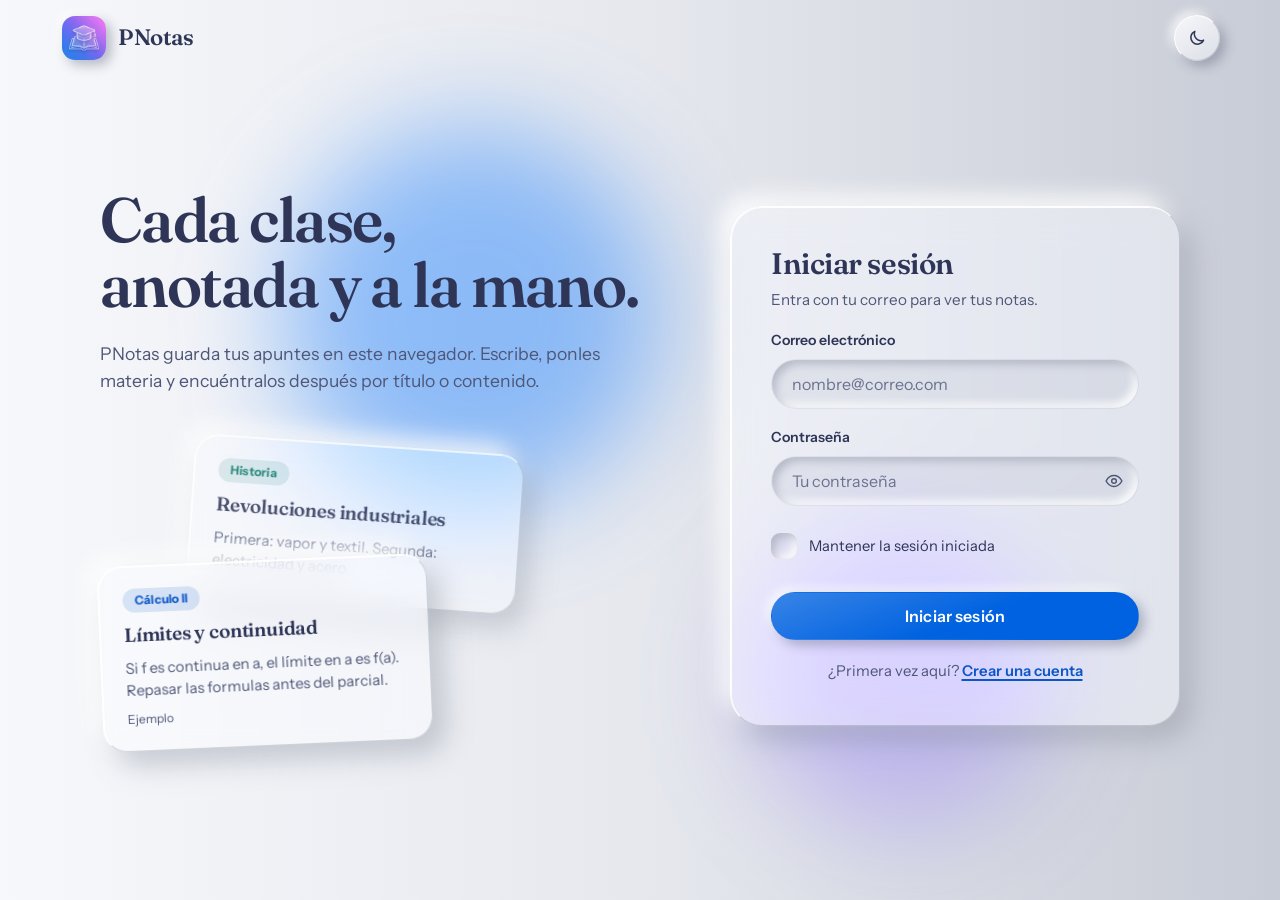
==== commit 49daa25a: "Update index.html" ====
--- a/index.html
+++ b/index.html
@@ -82,7 +82,7 @@
                 <article class="notaMuestra notaMuestraFrente">
                     <span class="notaMateria" data-tono="0">Cálculo II</span>
                     <h3>Límites y continuidad</h3>
-                    <p>Si f es continua en a, el límite en a es f(a). Repasar L'Hôpital antes del parcial.</p>
+                    <p>Si f es continua en a, el límite en a es f(a). Repasar las formulas antes del parcial.</p>
                     <span class="notaMuestraFecha">Ejemplo</span>
                 </article>
             </div>
